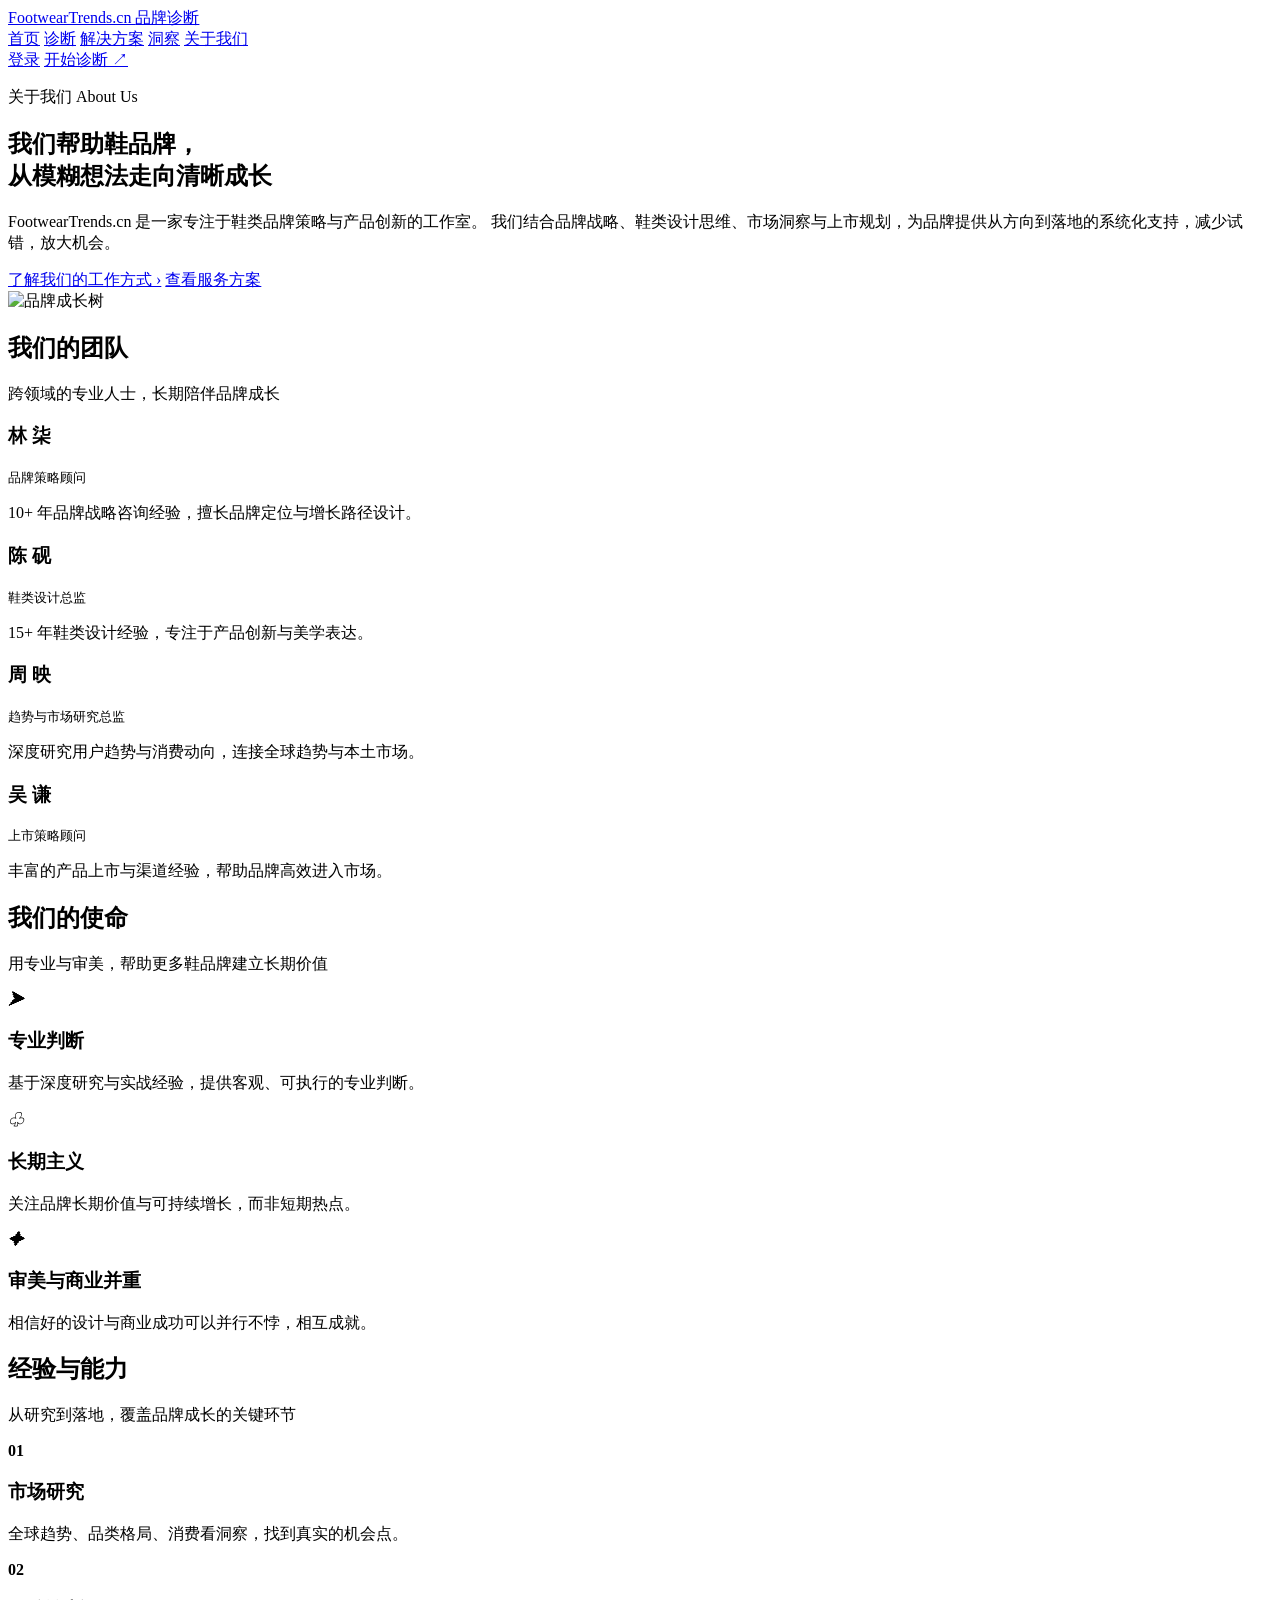
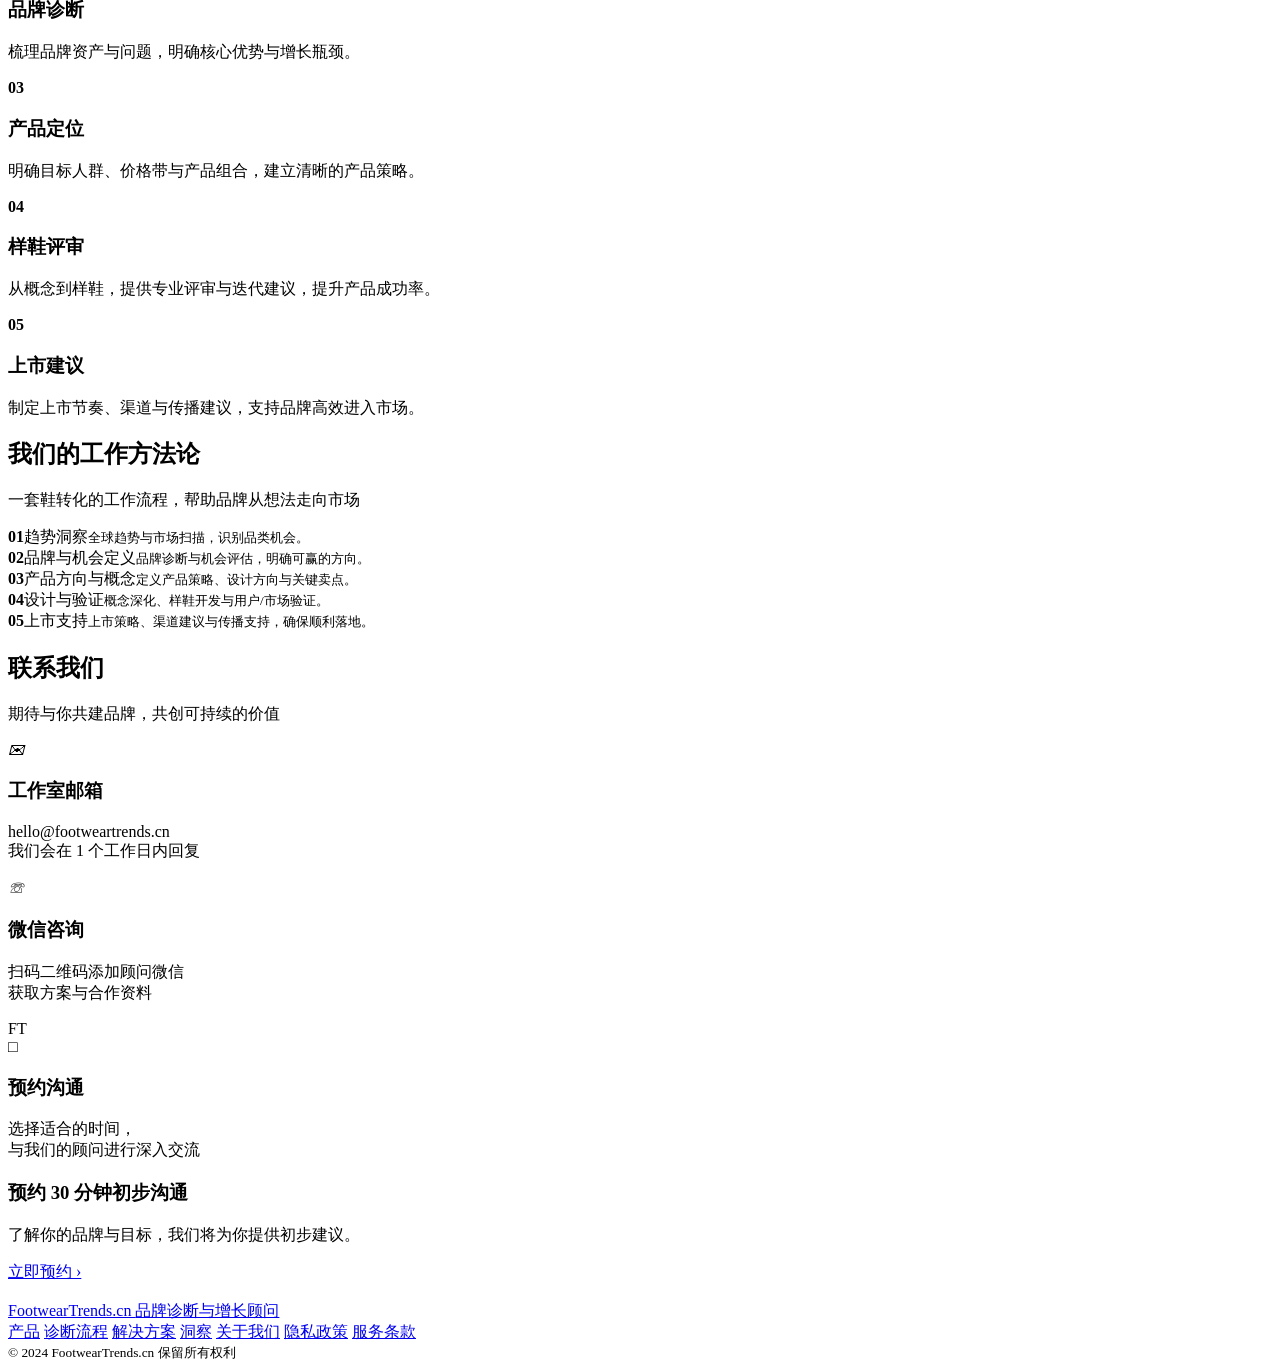
==== about.html @ 8bb97408 "Add about.html" ====
<!doctype html>
<html lang="zh-CN">
  <head>
    <meta charset="utf-8" />
    <meta name="viewport" content="width=device-width, initial-scale=1" />
    <title>关于我们 | FootwearTrends.cn</title>
    <link rel="preload" as="image" href="./visuals/brand-tree-hero.png" />
    <link rel="stylesheet" href="./styles.css" />
  </head>
  <body class="page-about">
    <main class="about-shell">
      <header class="main-nav">
        <a class="brand" href="./index.html">FootwearTrends.cn <span>品牌诊断</span></a>
        <nav class="center-nav" aria-label="主导航">
          <a href="./index.html">首页</a>
          <a href="./questionnaire.html">诊断</a>
          <a href="./solution.html">解决方案</a>
          <a href="./insights.html">洞察</a>
          <a class="active" href="./about.html">关于我们</a>
        </nav>
        <div class="nav-actions">
          <a class="btn btn-light" href="#">登录</a>
          <a class="btn btn-dark" href="./questionnaire.html">开始诊断 <span>↗</span></a>
        </div>
      </header>

      <section class="about-hero">
        <div class="about-copy">
          <p class="kicker">关于我们 <span>About Us</span></p>
          <h1>我们帮助鞋品牌，<br />从模糊想法走向清晰成长</h1>
          <p class="lead">
            FootwearTrends.cn 是一家专注于鞋类品牌策略与产品创新的工作室。
            我们结合品牌战略、鞋类设计思维、市场洞察与上市规划，为品牌提供从方向到落地的系统化支持，减少试错，放大机会。
          </p>
          <div class="hero-actions">
            <a class="btn btn-dark btn-wide" href="#method">了解我们的工作方式 <span>›</span></a>
            <a class="btn btn-light btn-wide" href="./solution.html">查看服务方案</a>
          </div>
        </div>
        <div class="about-tree">
          <span class="orbit"></span>
          <img src="./visuals/brand-tree-hero.png" alt="品牌成长树" />
        </div>
      </section>

      <section class="about-card-row">
        <div class="team-block">
          <div class="section-title-row compact">
            <h2>我们的团队</h2>
            <p>跨领域的专业人士，长期陪伴品牌成长</p>
          </div>
          <div class="team-grid">
            <article class="member-card">
              <i></i><h3>林 柒</h3><small>品牌策略顾问</small><p>10+ 年品牌战略咨询经验，擅长品牌定位与增长路径设计。</p>
            </article>
            <article class="member-card">
              <i></i><h3>陈 砚</h3><small>鞋类设计总监</small><p>15+ 年鞋类设计经验，专注于产品创新与美学表达。</p>
            </article>
            <article class="member-card">
              <i></i><h3>周 映</h3><small>趋势与市场研究总监</small><p>深度研究用户趋势与消费动向，连接全球趋势与本土市场。</p>
            </article>
            <article class="member-card">
              <i></i><h3>吴 谦</h3><small>上市策略顾问</small><p>丰富的产品上市与渠道经验，帮助品牌高效进入市场。</p>
            </article>
          </div>
        </div>

        <div class="mission-block">
          <div class="section-title-row compact">
            <h2>我们的使命</h2>
            <p>用专业与审美，帮助更多鞋品牌建立长期价值</p>
          </div>
          <div class="mission-grid">
            <article><i>➤</i><h3>专业判断</h3><p>基于深度研究与实战经验，提供客观、可执行的专业判断。</p></article>
            <article><i>♧</i><h3>长期主义</h3><p>关注品牌长期价值与可持续增长，而非短期热点。</p></article>
            <article><i>✦</i><h3>审美与商业并重</h3><p>相信好的设计与商业成功可以并行不悖，相互成就。</p></article>
          </div>
        </div>
      </section>

      <section class="experience-panel">
        <h2>经验与能力</h2>
        <p>从研究到落地，覆盖品牌成长的关键环节</p>
        <div class="experience-line">
          <article><b>01</b><h3>市场研究</h3><p>全球趋势、品类格局、消费看洞察，找到真实的机会点。</p></article>
          <article><b>02</b><h3>品牌诊断</h3><p>梳理品牌资产与问题，明确核心优势与增长瓶颈。</p></article>
          <article><b>03</b><h3>产品定位</h3><p>明确目标人群、价格带与产品组合，建立清晰的产品策略。</p></article>
          <article><b>04</b><h3>样鞋评审</h3><p>从概念到样鞋，提供专业评审与迭代建议，提升产品成功率。</p></article>
          <article><b>05</b><h3>上市建议</h3><p>制定上市节奏、渠道与传播建议，支持品牌高效进入市场。</p></article>
        </div>
      </section>

      <section id="method" class="method-panel">
        <h2>我们的工作方法论</h2>
        <p>一套鞋转化的工作流程，帮助品牌从想法走向市场</p>
        <div class="method-flow">
          <article><b>01</b><span>趋势洞察</span><small>全球趋势与市场扫描，识别品类机会。</small></article>
          <article><b>02</b><span>品牌与机会定义</span><small>品牌诊断与机会评估，明确可赢的方向。</small></article>
          <article><b>03</b><span>产品方向与概念</span><small>定义产品策略、设计方向与关键卖点。</small></article>
          <article><b>04</b><span>设计与验证</span><small>概念深化、样鞋开发与用户/市场验证。</small></article>
          <article><b>05</b><span>上市支持</span><small>上市策略、渠道建议与传播支持，确保顺利落地。</small></article>
        </div>
      </section>

      <section class="contact-panel">
        <h2>联系我们</h2>
        <p>期待与你共建品牌，共创可持续的价值</p>
        <div class="contact-grid">
          <article><i>✉</i><h3>工作室邮箱</h3><p>hello@footweartrends.cn<br />我们会在 1 个工作日内回复</p></article>
          <article><i>☏</i><h3>微信咨询</h3><p>扫码二维码添加顾问微信<br />获取方案与合作资料</p><span class="qr">FT</span></article>
          <article><i>□</i><h3>预约沟通</h3><p>选择适合的时间，<br />与我们的顾问进行深入交流</p></article>
          <article class="contact-cta">
            <div><h3>预约 30 分钟初步沟通</h3><p>了解你的品牌与目标，我们将为你提供初步建议。</p><a class="btn btn-dark" href="./solution.html">立即预约 <span>›</span></a></div>
            <img src="./visuals/brand-tree-hero.png" alt="" />
          </article>
        </div>
      </section>

      <footer class="site-footer">
        <a class="brand" href="./index.html">FootwearTrends.cn <span>品牌诊断与增长顾问</span></a>
        <nav>
          <a href="./index.html">产品</a>
          <a href="./questionnaire.html">诊断流程</a>
          <a href="./solution.html">解决方案</a>
          <a href="./insights.html">洞察</a>
          <a href="./about.html">关于我们</a>
          <a href="#">隐私政策</a>
          <a href="#">服务条款</a>
        </nav>
        <small>© 2024 FootwearTrends.cn 保留所有权利</small>
      </footer>
    </main>
  </body>
</html>
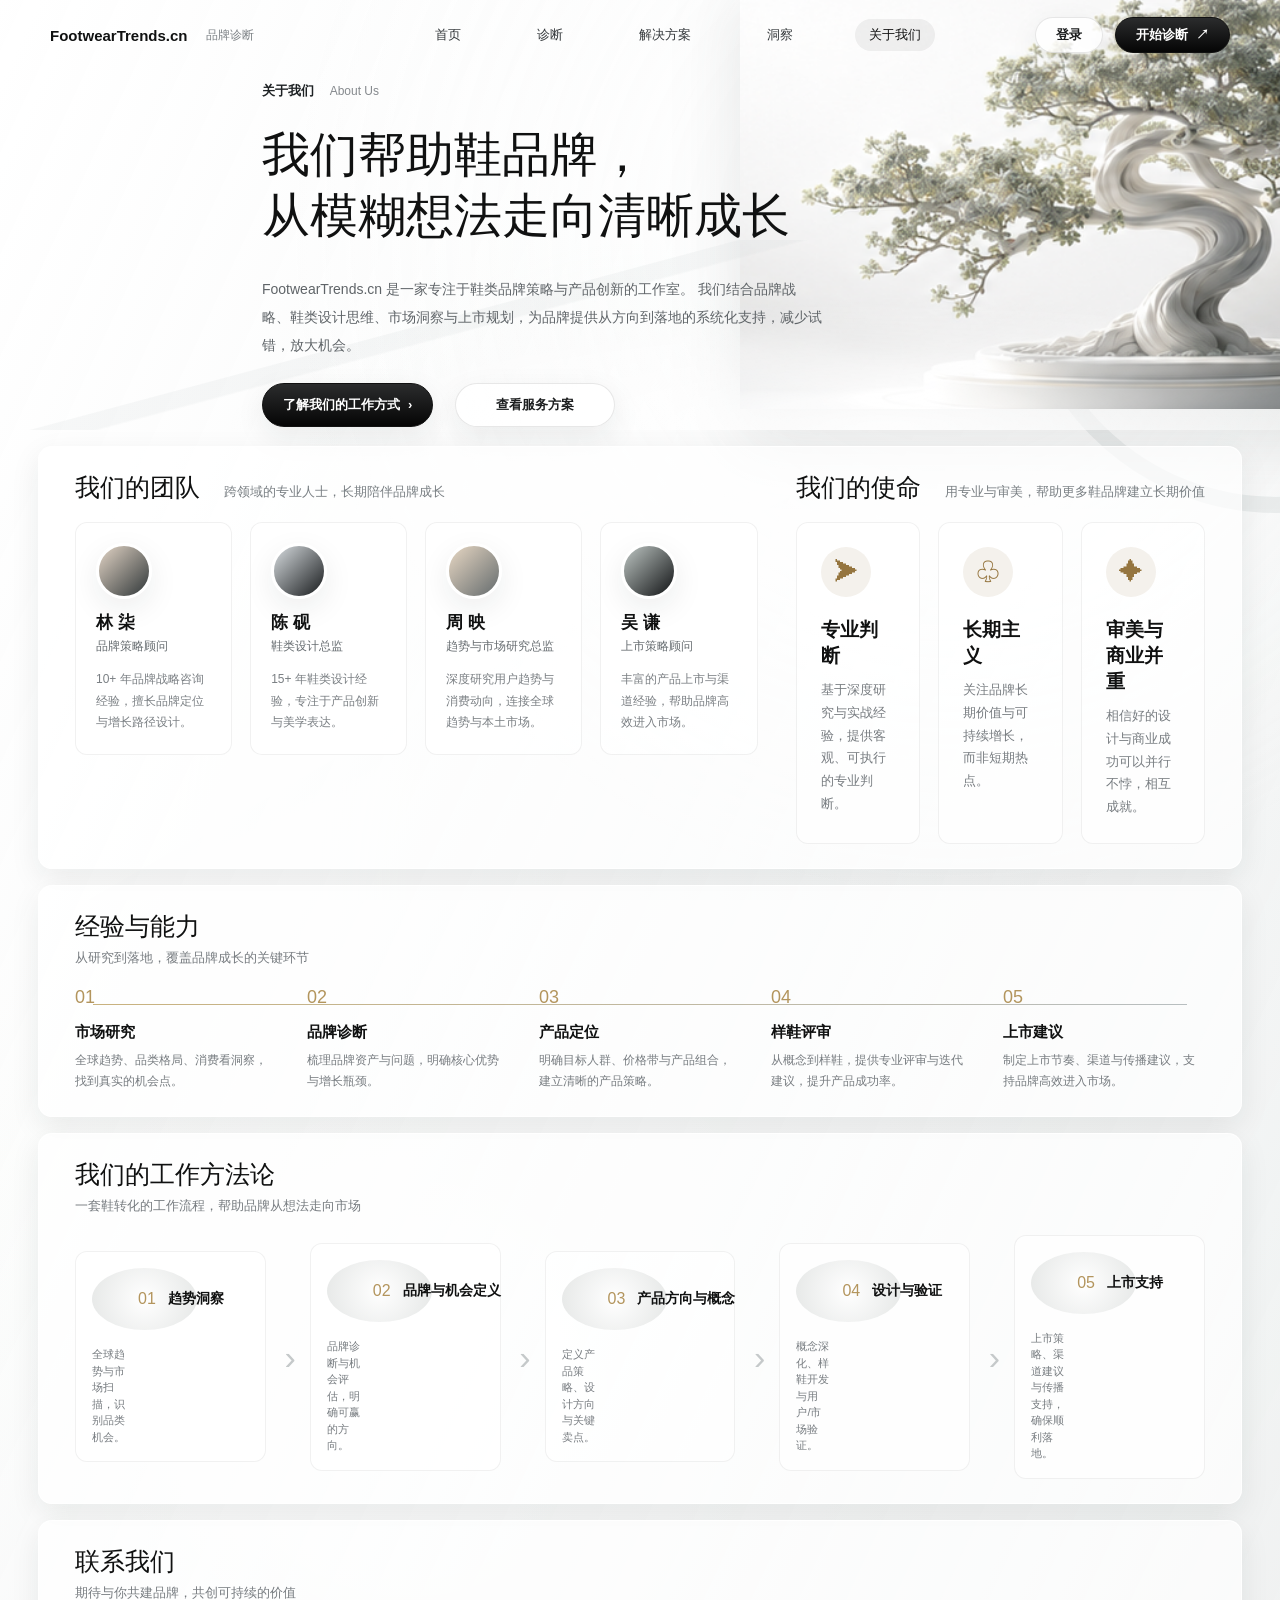
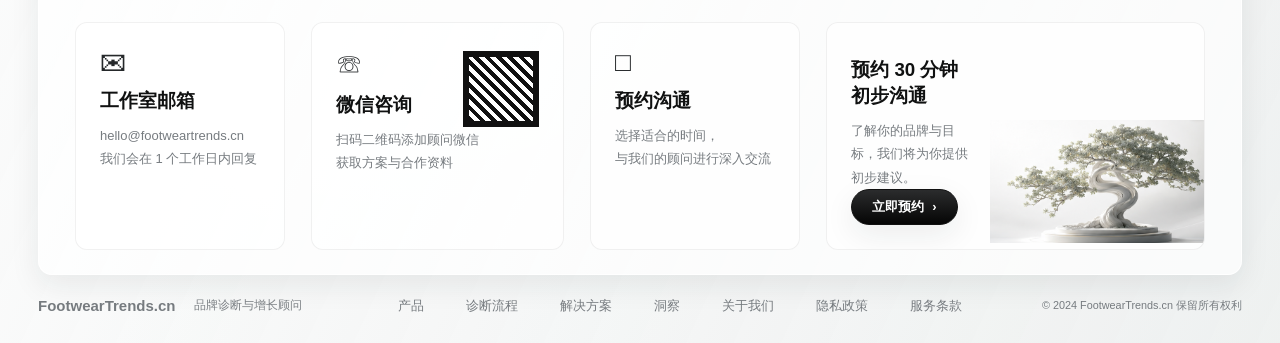
==== commit 642f9d3c: "Polish links and mobile navigation: about.html" ====
--- a/about.html
+++ b/about.html
@@ -19,7 +19,7 @@
           <a class="active" href="./about.html">关于我们</a>
         </nav>
         <div class="nav-actions">
-          <a class="btn btn-light" href="#">登录</a>
+          <a class="btn btn-light" href="#contact">登录</a>
           <a class="btn btn-dark" href="./questionnaire.html">开始诊断 <span>↗</span></a>
         </div>
       </header>
@@ -102,7 +102,7 @@
         </div>
       </section>
 
-      <section class="contact-panel">
+      <section id="contact" class="contact-panel">
         <h2>联系我们</h2>
         <p>期待与你共建品牌，共创可持续的价值</p>
         <div class="contact-grid">
@@ -124,8 +124,8 @@
           <a href="./solution.html">解决方案</a>
           <a href="./insights.html">洞察</a>
           <a href="./about.html">关于我们</a>
-          <a href="#">隐私政策</a>
-          <a href="#">服务条款</a>
+          <a href="#contact">隐私政策</a>
+          <a href="#contact">服务条款</a>
         </nav>
         <small>© 2024 FootwearTrends.cn 保留所有权利</small>
       </footer>
--- a/styles.css
+++ b/styles.css
@@ -0,0 +1,3472 @@
+:root {
+  --bg: #f5f6f5;
+  --paper: rgba(255, 255, 255, 0.78);
+  --paper-strong: #ffffff;
+  --ink: #101111;
+  --muted: #71757a;
+  --faint: #a7abb0;
+  --line: rgba(19, 20, 20, 0.1);
+  --line-soft: rgba(19, 20, 20, 0.06);
+  --shadow: 0 18px 52px rgba(31, 34, 36, 0.12);
+  --soft-shadow: 0 10px 30px rgba(31, 34, 36, 0.08);
+  --radius: 18px;
+  --serif: "Times New Roman", "Songti SC", "SimSun", serif;
+  --sans: -apple-system, BlinkMacSystemFont, "Segoe UI", "PingFang SC", "Microsoft YaHei", Arial, sans-serif;
+}
+
+* {
+  box-sizing: border-box;
+}
+
+html,
+body {
+  min-height: 100%;
+}
+
+@keyframes floatIn {
+  from {
+    opacity: 0;
+    transform: translateY(16px) scale(0.985);
+  }
+  to {
+    opacity: 1;
+    transform: translateY(0) scale(1);
+  }
+}
+
+@keyframes treeBreathe {
+  0%, 100% {
+    filter: drop-shadow(0 30px 32px rgba(77, 83, 84, 0.14)) brightness(var(--tree-brightness, 1));
+  }
+  50% {
+    filter: drop-shadow(0 38px 42px rgba(77, 83, 84, 0.2)) brightness(calc(var(--tree-brightness, 1) + 0.04));
+  }
+}
+
+body {
+  margin: 0;
+  color: var(--ink);
+  font-family: var(--sans);
+  background:
+    radial-gradient(circle at 32% 72%, rgba(255, 255, 255, 0.95), transparent 28%),
+    radial-gradient(circle at 76% 24%, rgba(225, 229, 228, 0.68), transparent 38%),
+    linear-gradient(120deg, #fbfbfa 0%, #f4f5f4 45%, #e9eceb 100%);
+}
+
+body::before {
+  position: fixed;
+  inset: 0;
+  content: "";
+  pointer-events: none;
+  background:
+    linear-gradient(150deg, transparent 0 58%, rgba(168, 176, 178, 0.12) 58.2%, transparent 60.5%),
+    radial-gradient(ellipse at 50% 100%, rgba(190, 197, 198, 0.24), transparent 52%);
+}
+
+a {
+  color: inherit;
+  text-decoration: none;
+}
+
+button {
+  font: inherit;
+}
+
+.brand {
+  display: inline-flex;
+  gap: 18px;
+  align-items: center;
+  font-size: 15px;
+  font-weight: 800;
+  white-space: nowrap;
+}
+
+.brand span {
+  color: #7d8286;
+  font-size: 12px;
+  font-weight: 500;
+}
+
+.btn {
+  display: inline-flex;
+  min-height: 36px;
+  align-items: center;
+  justify-content: center;
+  gap: 8px;
+  border: 1px solid var(--line);
+  border-radius: 999px;
+  box-shadow: var(--soft-shadow);
+  cursor: pointer;
+  font-size: 13px;
+  font-weight: 700;
+  padding: 0 20px;
+  transition: transform 180ms ease, box-shadow 180ms ease, background 180ms ease, border-color 180ms ease;
+  user-select: none;
+}
+
+.btn:hover {
+  transform: translateY(-1px);
+  box-shadow: 0 16px 36px rgba(31, 34, 36, 0.12);
+}
+
+.btn:active {
+  transform: translateY(0) scale(0.98);
+}
+
+.btn:disabled {
+  cursor: not-allowed;
+  opacity: 0.42;
+  transform: none;
+}
+
+.btn-dark {
+  border-color: #111;
+  background: linear-gradient(180deg, #2b2c2d, #050505);
+  color: #fff;
+}
+
+.btn-light {
+  background: rgba(255, 255, 255, 0.78);
+  color: #1d1f20;
+}
+
+.btn-wide {
+  min-width: 160px;
+  min-height: 44px;
+}
+
+.main-nav,
+.flow-nav,
+.report-nav {
+  position: relative;
+  z-index: 2;
+  display: grid;
+  grid-template-columns: 270px 1fr auto;
+  gap: 24px;
+  align-items: center;
+  height: 70px;
+}
+
+.center-nav,
+.flow-steps {
+  display: flex;
+  justify-content: center;
+  gap: 48px;
+  color: #34383b;
+  font-size: 13px;
+}
+
+.center-nav a {
+  border-radius: 999px;
+  padding: 7px 14px;
+  transition: background 180ms ease, color 180ms ease;
+}
+
+.center-nav a.active,
+.center-nav a:hover {
+  background: rgba(17, 18, 18, 0.06);
+  color: #111;
+}
+
+.nav-actions,
+.report-actions {
+  display: flex;
+  justify-content: flex-end;
+  gap: 12px;
+}
+
+/* Home */
+
+.home-shell {
+  position: relative;
+  z-index: 1;
+  display: grid;
+  grid-template-rows: auto minmax(0, 1fr) auto;
+  width: min(100%, 1920px);
+  min-height: 100svh;
+  margin: 0 auto;
+  padding: 0 58px 18px;
+  overflow: hidden;
+}
+
+.home-hero {
+  position: relative;
+  display: grid;
+  grid-template-columns: 44% 56%;
+  min-height: 0;
+  align-items: center;
+}
+
+.hero-copy,
+.hero-tree,
+.capability,
+.social-proof,
+.dash-card,
+.question-card {
+  animation: floatIn 700ms cubic-bezier(.2, .8, .2, 1) both;
+}
+
+.hero-tree { animation-delay: 90ms; }
+.capability:nth-child(2), .dash-card:nth-child(2) { animation-delay: 70ms; }
+.capability:nth-child(3), .dash-card:nth-child(3) { animation-delay: 120ms; }
+.capability:nth-child(4), .dash-card:nth-child(4) { animation-delay: 170ms; }
+
+.hero-copy {
+  position: relative;
+  z-index: 3;
+  padding-left: 180px;
+  transform: translateY(-8px);
+}
+
+.kicker {
+  margin: 0 0 24px;
+  color: #1e2224;
+  font-size: 13px;
+  font-weight: 600;
+}
+
+.kicker span {
+  margin-left: 12px;
+  color: #85898d;
+  font-size: 12px;
+  font-weight: 500;
+}
+
+.hero-copy h1 {
+  margin: 0;
+  font-family: var(--serif);
+  font-size: clamp(42px, 3vw, 62px);
+  font-weight: 500;
+  letter-spacing: 0;
+  line-height: 1.28;
+}
+
+.lead {
+  max-width: 500px;
+  margin: 28px 0 24px;
+  color: #5f6468;
+  font-size: 16px;
+  line-height: 1.9;
+}
+
+.hero-actions {
+  display: flex;
+  align-items: center;
+  gap: 22px;
+}
+
+.meta-dot,
+.meta-text {
+  color: #6d7276;
+  font-size: 13px;
+}
+
+.meta-dot::before {
+  content: "◷";
+  margin-right: 8px;
+  color: #1d1f20;
+}
+
+.meta-line {
+  width: 1px;
+  height: 12px;
+  background: var(--line);
+}
+
+.hero-tree {
+  position: relative;
+  z-index: 1;
+  grid-column: 1 / -1;
+  grid-row: 1;
+  min-height: clamp(410px, calc(100svh - 190px), 650px);
+  pointer-events: none;
+}
+
+.hero-tree img {
+  position: absolute;
+  right: -58px;
+  bottom: 0;
+  width: min(1480px, 78vw);
+  height: 100%;
+  object-fit: cover;
+  object-position: right bottom;
+  filter: drop-shadow(0 34px 34px rgba(83, 88, 90, 0.1));
+  transition: transform 220ms ease;
+}
+
+.hero-copy {
+  grid-column: 1;
+  grid-row: 1;
+}
+
+.home-bottom {
+  position: relative;
+  z-index: 2;
+  display: grid;
+  grid-template-columns: repeat(4, minmax(150px, 1fr)) minmax(250px, 1.6fr);
+  gap: 0;
+  align-items: center;
+  min-height: 96px;
+  border-top: 1px solid var(--line-soft);
+  background: rgba(248, 249, 248, 0.55);
+}
+
+.capability {
+  display: grid;
+  grid-template-columns: 28px 1fr;
+  gap: 3px 14px;
+  padding: 0 36px;
+  border-right: 1px solid var(--line);
+}
+
+.capability .icon {
+  grid-row: span 2;
+  color: #6f777a;
+  font-size: 22px;
+}
+
+.capability strong,
+.social-proof strong {
+  font-size: 14px;
+}
+
+.capability small,
+.social-proof span {
+  color: #7a7f83;
+  font-size: 12px;
+}
+
+.social-proof {
+  display: flex;
+  justify-content: flex-end;
+  align-items: center;
+  gap: 16px;
+  padding-right: 34px;
+}
+
+.avatars {
+  display: flex;
+}
+
+.avatars i {
+  width: 25px;
+  height: 25px;
+  margin-left: -6px;
+  border: 2px solid #fff;
+  border-radius: 50%;
+  background: linear-gradient(135deg, #d3b28b, #3a4547);
+}
+
+.avatars i:nth-child(2) { background: linear-gradient(135deg, #e2d0b8, #1a1d1e); }
+.avatars i:nth-child(3) { background: linear-gradient(135deg, #c87d55, #eef1ef); }
+.avatars i:nth-child(4) { background: linear-gradient(135deg, #53615d, #f4dfbd); }
+.avatars i:nth-child(5) { background: linear-gradient(135deg, #b9c0bb, #222); }
+.avatars i:nth-child(6) { background: linear-gradient(135deg, #d98b61, #2f3d43); }
+
+/* Questionnaire */
+
+.diagnosis-shell {
+  position: relative;
+  z-index: 1;
+  min-height: 100vh;
+  padding: 0 58px 38px;
+  overflow: hidden;
+}
+
+.flow-nav {
+  grid-template-columns: 260px 1fr 130px;
+}
+
+.flow-steps {
+  gap: 40px;
+  color: #aaaeb2;
+}
+
+.flow-steps span {
+  position: relative;
+}
+
+.flow-steps span::before {
+  position: absolute;
+  top: 50%;
+  left: -28px;
+  width: 18px;
+  height: 1px;
+  content: "";
+  background: #c9ccce;
+}
+
+.flow-steps span:first-child::before {
+  width: 42px;
+  left: -56px;
+}
+
+.flow-steps .active {
+  color: #111;
+  font-weight: 700;
+}
+
+.flow-steps .done {
+  color: #4f5558;
+}
+
+.flow-steps b {
+  margin-right: 8px;
+  font-size: 15px;
+}
+
+.exit-link {
+  color: #34383b;
+  font-size: 12px;
+  text-align: right;
+}
+
+.exit-link::before {
+  content: "↻";
+  margin-right: 7px;
+}
+
+.diagnosis-layout {
+  display: grid;
+  grid-template-columns: 330px minmax(500px, 1fr) 590px;
+  gap: 48px;
+  align-items: center;
+  min-height: calc(100vh - 96px);
+}
+
+.growth-axis {
+  padding-left: 30px;
+}
+
+.growth-axis h1 {
+  margin: 0 0 8px;
+  font-family: var(--serif);
+  font-size: 32px;
+  font-weight: 500;
+}
+
+.growth-axis p {
+  margin: 0 0 42px;
+  color: #4e5356;
+  font-size: 13px;
+}
+
+.stage-list {
+  position: relative;
+  display: grid;
+  gap: 28px;
+  margin: 0;
+  padding: 0 0 0 0;
+  list-style: none;
+}
+
+.stage-list::before {
+  position: absolute;
+  top: 10px;
+  bottom: 18px;
+  left: 23px;
+  content: "";
+  border-left: 1px solid rgba(185, 190, 192, 0.7);
+}
+
+.stage-list li {
+  position: relative;
+  display: grid;
+  grid-template-columns: 44px 1fr;
+  align-items: start;
+  gap: 18px;
+  color: #a6aaae;
+  cursor: pointer;
+  transition: color 180ms ease, transform 180ms ease;
+}
+
+.stage-list li:hover {
+  color: #111;
+  transform: translateX(2px);
+}
+
+.stage-list li::after {
+  position: absolute;
+  top: 8px;
+  left: 20px;
+  width: 8px;
+  height: 8px;
+  content: "";
+  border-radius: 50%;
+  background: #fff;
+  box-shadow: 0 0 0 1px #d9dcde;
+}
+
+.stage-list b {
+  font-size: 22px;
+  font-weight: 500;
+  text-align: right;
+}
+
+.stage-list span {
+  display: block;
+  font-size: 14px;
+  font-weight: 700;
+}
+
+.stage-list small {
+  display: block;
+  margin-top: 4px;
+  color: inherit;
+  font-size: 11px;
+  font-weight: 500;
+}
+
+.stage-list .active {
+  color: #111;
+}
+
+.stage-list .lit {
+  color: #6f777a;
+}
+
+.stage-list .lit::after {
+  background: #fff9df;
+  box-shadow: 0 0 0 1px rgba(202, 178, 96, 0.42), 0 0 20px rgba(255, 232, 153, 0.46);
+}
+
+.stage-list .active::after {
+  width: 18px;
+  height: 18px;
+  top: 4px;
+  left: 15px;
+  background: radial-gradient(circle, #fff 0 30%, #fff7dc 32%, rgba(255, 255, 255, 0) 78%);
+  box-shadow: 0 0 34px 16px rgba(255, 238, 176, 0.9);
+}
+
+.tree-stage-visual {
+  position: relative;
+  display: grid;
+  place-items: center;
+  min-height: 610px;
+}
+
+.tree-stage-visual img {
+  width: 650px;
+  max-width: none;
+  filter: drop-shadow(0 30px 32px rgba(77, 83, 84, 0.14));
+  transform: scale(var(--tree-scale, 1));
+  animation: treeBreathe 4.8s ease-in-out infinite;
+  transition: transform 450ms cubic-bezier(.2, .8, .2, 1), filter 450ms ease;
+}
+
+.tree-stage-visual.is-changing img {
+  animation: treeBreathe 4.8s ease-in-out infinite, floatIn 420ms cubic-bezier(.2, .8, .2, 1);
+}
+
+.tree-stage-visual.is-changing .glow {
+  animation: floatIn 360ms cubic-bezier(.2, .8, .2, 1);
+}
+
+.tree-stage-visual .glow {
+  position: absolute;
+  left: 3%;
+  bottom: 22%;
+  width: 70px;
+  height: 70px;
+  border-radius: 50%;
+  background: radial-gradient(circle, #fff 0 20%, #fff2be 28%, transparent 70%);
+  opacity: 0.9;
+  transition: left 420ms cubic-bezier(.2, .8, .2, 1), bottom 420ms cubic-bezier(.2, .8, .2, 1), transform 420ms ease;
+}
+
+.page-questionnaire[data-growth-stage="1"] .tree-stage-visual .glow {
+  left: 16%;
+  bottom: 23%;
+}
+
+.page-questionnaire[data-growth-stage="2"] .tree-stage-visual .glow {
+  left: 30%;
+  bottom: 32%;
+}
+
+.page-questionnaire[data-growth-stage="3"] .tree-stage-visual .glow {
+  left: 47%;
+  bottom: 45%;
+}
+
+.page-questionnaire[data-growth-stage="4"] .tree-stage-visual .glow {
+  left: 62%;
+  bottom: 60%;
+}
+
+.page-questionnaire[data-growth-stage="5"] .tree-stage-visual .glow {
+  left: 72%;
+  bottom: 72%;
+  transform: scale(1.18);
+}
+
+.tree-hud {
+  position: absolute;
+  right: 8%;
+  bottom: 17%;
+  display: grid;
+  gap: 2px;
+  min-width: 124px;
+  padding: 12px 14px;
+  border: 1px solid rgba(255, 255, 255, 0.84);
+  border-radius: 16px;
+  background: rgba(255, 255, 255, 0.52);
+  box-shadow: 0 12px 34px rgba(31, 34, 36, 0.08);
+  backdrop-filter: blur(18px);
+}
+
+.tree-hud strong {
+  font-size: 24px;
+  letter-spacing: -0.03em;
+}
+
+.tree-hud span {
+  color: #73787b;
+  font-size: 11px;
+}
+
+.question-card {
+  width: 100%;
+  max-width: 590px;
+  min-height: 520px;
+  padding: 46px 42px 34px;
+  border: 1px solid rgba(18, 19, 20, 0.08);
+  border-radius: 20px;
+  background: rgba(255, 255, 255, 0.82);
+  box-shadow: var(--shadow);
+  backdrop-filter: blur(28px) saturate(150%);
+}
+
+.card-progress {
+  height: 4px;
+  margin: -12px 0 28px;
+  overflow: hidden;
+  border-radius: 999px;
+  background: rgba(15, 16, 16, 0.06);
+}
+
+.card-progress i {
+  display: block;
+  width: 20%;
+  height: 100%;
+  border-radius: inherit;
+  background: linear-gradient(90deg, #111, #7e8588);
+  transition: width 380ms cubic-bezier(.2, .8, .2, 1);
+}
+
+.question-eyebrow {
+  margin: 0 0 8px;
+  color: #8a8f93;
+  font-size: 12px;
+  font-weight: 700;
+  letter-spacing: 0.06em;
+}
+
+.question-card h2 {
+  margin: 0 0 8px;
+  font-size: 21px;
+}
+
+.question-card > p {
+  margin: 0 0 22px;
+  color: #777c80;
+  font-size: 13px;
+}
+
+.answer-list {
+  display: grid;
+  gap: 13px;
+}
+
+.choice {
+  display: grid;
+  grid-template-columns: 28px 1fr;
+  align-items: center;
+  min-height: 66px;
+  padding: 0 18px;
+  border: 1px solid var(--line);
+  border-radius: 10px;
+  background: rgba(255, 255, 255, 0.66);
+  cursor: pointer;
+  transition: transform 180ms ease, box-shadow 180ms ease, border-color 180ms ease, background 180ms ease;
+}
+
+.choice.selected {
+  border-color: rgba(18, 19, 20, 0.22);
+  background: rgba(255, 255, 255, 0.92);
+  box-shadow: 0 10px 26px rgba(31, 34, 36, 0.08), inset 0 0 0 1px rgba(255, 255, 255, 0.7);
+}
+
+.choice:hover {
+  transform: translateY(-1px);
+  box-shadow: 0 12px 28px rgba(31, 34, 36, 0.07);
+}
+
+.choice input {
+  accent-color: #111;
+}
+
+.choice strong,
+.choice small {
+  display: block;
+}
+
+.choice strong {
+  font-size: 13px;
+}
+
+.choice small {
+  margin-top: 3px;
+  color: #8c9195;
+  font-size: 11px;
+}
+
+.question-footer {
+  display: grid;
+  grid-template-columns: 120px 1fr 170px;
+  gap: 20px;
+  align-items: center;
+  margin-top: 38px;
+}
+
+.question-footer span {
+  color: #4c5053;
+  font-size: 13px;
+  text-align: center;
+}
+
+.btn-next {
+  justify-self: end;
+  min-width: 154px;
+}
+
+/* Report */
+
+.report-shell {
+  position: relative;
+  z-index: 1;
+  max-width: 1380px;
+  min-height: 100vh;
+  margin: 0 auto;
+  padding: 20px 30px 38px;
+}
+
+.report-nav {
+  height: 48px;
+}
+
+.report-head {
+  margin: 24px 0 18px 38px;
+}
+
+.report-head h1 {
+  margin: 0 0 8px;
+  font-family: var(--serif);
+  font-size: 38px;
+  font-weight: 500;
+}
+
+.report-head p,
+.report-note {
+  color: #8c9195;
+  font-size: 12px;
+}
+
+.dashboard-grid {
+  display: grid;
+  grid-template-columns: 1fr 1.25fr 1fr;
+  gap: 16px;
+}
+
+.dash-card {
+  min-height: 220px;
+  padding: 28px;
+  border: 1px solid rgba(18, 19, 20, 0.08);
+  border-radius: 18px;
+  background: rgba(255, 255, 255, 0.78);
+  box-shadow: var(--soft-shadow);
+}
+
+.dash-card h2 {
+  margin: 0 0 26px;
+  font-size: 15px;
+}
+
+.score-row {
+  display: flex;
+  align-items: center;
+  gap: 4px;
+}
+
+.score-row strong {
+  font-size: 74px;
+  font-weight: 500;
+  letter-spacing: -0.03em;
+}
+
+.score-row span {
+  align-self: flex-end;
+  margin-bottom: 16px;
+  color: #4e5356;
+  font-size: 24px;
+}
+
+.score-row em {
+  display: grid;
+  width: 58px;
+  height: 58px;
+  margin-left: auto;
+  place-items: center;
+  border-radius: 50%;
+  background: #e6f4e9;
+  color: #2a8b43;
+  font-size: 22px;
+  font-style: normal;
+  font-weight: 800;
+}
+
+.score-card h3 {
+  margin: 22px 0 6px;
+  font-size: 16px;
+}
+
+.score-card p {
+  margin: 0;
+  color: #8a8f93;
+  font-size: 14px;
+}
+
+.radar-wrap {
+  display: grid;
+  grid-template-columns: 1fr 190px;
+  align-items: center;
+  gap: 20px;
+}
+
+.radar-wrap svg {
+  width: 100%;
+  max-width: 260px;
+}
+
+.radar-wrap .grid,
+.radar-wrap line {
+  fill: none;
+  stroke: rgba(99, 105, 101, 0.22);
+}
+
+.radar-fill {
+  fill: rgba(113, 124, 114, 0.34);
+  stroke: rgba(79, 87, 79, 0.55);
+}
+
+.radar-wrap ul {
+  display: grid;
+  gap: 13px;
+  margin: 0;
+  padding: 0;
+  list-style: none;
+}
+
+.radar-wrap li {
+  display: flex;
+  justify-content: space-between;
+  color: #6d7276;
+  font-size: 13px;
+}
+
+.radar-wrap li::before {
+  width: 9px;
+  height: 9px;
+  margin-top: 5px;
+  margin-right: 8px;
+  content: "";
+  border-radius: 50%;
+  background: #dfe7df;
+}
+
+.risk-card {
+  display: grid;
+  align-content: start;
+}
+
+.risk-row {
+  display: grid;
+  grid-template-columns: 34px 1fr;
+  gap: 12px;
+  margin-bottom: 18px;
+}
+
+.risk-row i {
+  display: grid;
+  width: 28px;
+  height: 28px;
+  place-items: center;
+  border-radius: 7px;
+  font-size: 12px;
+  font-style: normal;
+  font-weight: 800;
+}
+
+.risk-mid { background: #ffe5df; color: #dd664e; }
+.risk-low { background: #fff0dd; color: #c58535; }
+.risk-good { background: #e5f3e9; color: #3a9658; }
+
+.risk-row strong,
+.risk-row small {
+  display: block;
+}
+
+.risk-row strong {
+  font-size: 14px;
+}
+
+.risk-row small {
+  margin-top: 4px;
+  color: #8c9195;
+  font-size: 12px;
+}
+
+.stage-card {
+  grid-column: span 1;
+  min-height: 220px;
+}
+
+.solution-card {
+  grid-column: span 2;
+}
+
+.stage-compare {
+  display: grid;
+  grid-template-columns: 1fr 40px 1fr;
+  align-items: center;
+  margin-bottom: 30px;
+}
+
+.stage-compare small,
+.stage-compare strong {
+  display: block;
+}
+
+.stage-compare small {
+  color: #8c9195;
+  font-size: 12px;
+}
+
+.stage-compare strong {
+  margin-top: 7px;
+  font-size: 16px;
+}
+
+.stage-compare > b {
+  color: #bdc1c3;
+  font-size: 42px;
+  font-weight: 400;
+}
+
+.stage-track {
+  display: flex;
+  justify-content: space-between;
+  height: 2px;
+  margin: 0 18px 24px;
+  background: #d9ddde;
+}
+
+.stage-track i {
+  width: 14px;
+  height: 14px;
+  margin-top: -6px;
+  border-radius: 50%;
+  background: #c5cacc;
+  box-shadow: 0 0 0 4px #f2f3f2;
+}
+
+.stage-track i:nth-child(-n + 2) {
+  background: #80878a;
+}
+
+.stage-track i.active {
+  background: #111;
+  box-shadow: 0 0 0 5px #f2f3f2, 0 0 22px rgba(17, 17, 17, 0.16);
+}
+
+.stage-card p {
+  color: #7d8286;
+  font-size: 13px;
+}
+
+.solution-content {
+  display: grid;
+  grid-template-columns: 260px 1fr;
+  gap: 34px;
+  align-items: center;
+}
+
+.solution-visual {
+  height: 140px;
+  border-radius: 12px;
+  background:
+    linear-gradient(135deg, transparent 0 45%, rgba(255,255,255,.55) 45% 50%, transparent 50%),
+    radial-gradient(circle at 80% 20%, #fff, transparent 42%),
+    linear-gradient(140deg, #dfe1df, #f8f8f6);
+  box-shadow: inset 0 0 0 1px rgba(255,255,255,.7);
+}
+
+.solution-content h3 {
+  margin: 0 0 10px;
+  font-size: 18px;
+}
+
+.solution-content p {
+  margin: 0 0 10px;
+  color: #62676b;
+}
+
+.solution-content small {
+  display: block;
+  margin-bottom: 22px;
+  color: #8c9195;
+}
+
+.report-note {
+  margin: 26px 0 0;
+  text-align: center;
+}
+
+/* Solution */
+
+.solution-shell {
+  position: relative;
+  z-index: 1;
+  width: min(1600px, calc(100% - 96px));
+  min-height: 100vh;
+  margin: 28px auto;
+  padding: 0 46px 34px;
+  overflow: hidden;
+  border: 1px solid rgba(255, 255, 255, 0.86);
+  background:
+    radial-gradient(circle at 78% 16%, rgba(255, 255, 255, 0.98), transparent 34%),
+    linear-gradient(112deg, rgba(255, 255, 255, 0.92), rgba(239, 241, 241, 0.78));
+  box-shadow: 0 24px 70px rgba(31, 34, 36, 0.16);
+}
+
+.solution-shell::before {
+  position: absolute;
+  inset: 135px -80px auto -80px;
+  height: 310px;
+  content: "";
+  background:
+    radial-gradient(ellipse at 28% 100%, rgba(255,255,255,.72), transparent 58%),
+    linear-gradient(155deg, transparent 0 38%, rgba(211, 216, 218, 0.22) 38.5% 42%, transparent 42.5%),
+    linear-gradient(170deg, transparent 0 48%, rgba(214, 219, 220, 0.2) 48.4% 52%, transparent 52.4%);
+  pointer-events: none;
+}
+
+.solution-hero {
+  position: relative;
+  display: grid;
+  grid-template-columns: minmax(430px, 0.95fr) minmax(650px, 1.35fr);
+  align-items: center;
+  min-height: 390px;
+  padding: 20px 38px 0 352px;
+}
+
+.solution-copy {
+  position: relative;
+  z-index: 2;
+  animation: floatIn 700ms cubic-bezier(.2, .8, .2, 1) both;
+}
+
+.solution-copy h1 {
+  margin: 0;
+  font-family: var(--serif);
+  font-size: 46px;
+  font-weight: 500;
+  line-height: 1.28;
+}
+
+.solution-copy .lead {
+  max-width: 545px;
+  margin-top: 26px;
+  font-size: 14px;
+  line-height: 2;
+}
+
+.solution-tree {
+  position: relative;
+  min-height: 390px;
+  animation: floatIn 760ms cubic-bezier(.2, .8, .2, 1) 80ms both;
+}
+
+.solution-tree .orbit {
+  position: absolute;
+  right: 190px;
+  top: 20px;
+  width: 320px;
+  height: 320px;
+  border: 12px solid rgba(196, 201, 202, 0.42);
+  border-radius: 50%;
+}
+
+.solution-tree .mountain {
+  position: absolute;
+  left: 65px;
+  bottom: 76px;
+  width: 210px;
+  height: 160px;
+  clip-path: polygon(45% 0, 75% 100%, 0 100%);
+  background: linear-gradient(140deg, #d8dcda, #fff 48%, #cbd0cf);
+  filter: drop-shadow(0 14px 20px rgba(31, 34, 36, 0.08));
+}
+
+.solution-tree img {
+  position: absolute;
+  right: 28px;
+  bottom: 18px;
+  width: 700px;
+  filter: drop-shadow(0 32px 34px rgba(77, 83, 84, 0.16));
+}
+
+.package-section {
+  position: relative;
+  z-index: 2;
+  padding: 0 0 0;
+}
+
+.section-title-row {
+  display: flex;
+  align-items: baseline;
+  gap: 24px;
+  margin: 12px 0 18px;
+  padding-left: 52px;
+}
+
+.section-title-row h2 {
+  margin: 0;
+  font-family: var(--serif);
+  font-size: 25px;
+  font-weight: 500;
+}
+
+.section-title-row p {
+  margin: 0;
+  color: #797f83;
+  font-size: 13px;
+}
+
+.package-grid {
+  display: grid;
+  grid-template-columns: repeat(6, minmax(0, 1fr));
+  gap: 16px;
+}
+
+.package-card {
+  min-height: 420px;
+  padding: 18px 18px 22px;
+  border: 1px solid rgba(18, 19, 20, 0.08);
+  border-radius: 16px;
+  background: rgba(255, 255, 255, 0.78);
+  box-shadow: var(--soft-shadow);
+  animation: floatIn 620ms cubic-bezier(.2, .8, .2, 1) both;
+  transition: transform 180ms ease, box-shadow 180ms ease, background 180ms ease;
+}
+
+.package-card:nth-child(2) { animation-delay: 40ms; }
+.package-card:nth-child(3) { animation-delay: 80ms; }
+.package-card:nth-child(4) { animation-delay: 120ms; }
+.package-card:nth-child(5) { animation-delay: 160ms; }
+.package-card:nth-child(6) { animation-delay: 200ms; }
+
+.package-card:hover,
+.package-card.is-selected {
+  transform: translateY(-5px);
+  background: rgba(255, 255, 255, 0.94);
+  box-shadow: 0 24px 52px rgba(31, 34, 36, 0.14);
+}
+
+.package-card.featured {
+  border-color: rgba(17, 18, 18, 0.14);
+}
+
+.package-card img {
+  display: block;
+  width: 100%;
+  height: 104px;
+  object-fit: contain;
+  margin: 0 auto 10px;
+  filter: saturate(0.82) brightness(1.04);
+}
+
+.package-card small {
+  color: #6f7579;
+  font-size: 12px;
+}
+
+.package-card h3 {
+  min-height: 56px;
+  margin: 4px 0 10px;
+  font-family: var(--serif);
+  font-size: 22px;
+  font-weight: 500;
+  line-height: 1.18;
+}
+
+.package-card p {
+  min-height: 54px;
+  margin: 0 0 12px;
+  color: #6c7276;
+  font-size: 13px;
+  line-height: 1.75;
+}
+
+.package-card dl {
+  min-height: 132px;
+  margin: 0 0 16px;
+  color: #45494c;
+  font-size: 12px;
+}
+
+.package-card dt {
+  margin-top: 8px;
+  color: #111;
+  font-weight: 700;
+}
+
+.package-card dd {
+  margin: 6px 0 0;
+  color: #61676b;
+}
+
+.package-card dd::before {
+  content: "·";
+  margin-right: 6px;
+  color: #111;
+}
+
+.package-card .btn {
+  width: 100%;
+  box-shadow: none;
+}
+
+.chooser-panel {
+  display: grid;
+  grid-template-columns: 340px 1fr;
+  gap: 34px;
+  align-items: center;
+  margin-top: 32px;
+  padding: 28px 34px;
+  border: 1px solid rgba(255, 255, 255, 0.82);
+  border-radius: 16px;
+  background: rgba(255, 255, 255, 0.72);
+  box-shadow: var(--soft-shadow);
+}
+
+.chooser-panel h2 {
+  margin: 0 0 14px;
+  font-family: var(--serif);
+  font-size: 25px;
+  font-weight: 500;
+}
+
+.chooser-panel p {
+  margin: 0;
+  color: #7a7f83;
+  font-size: 13px;
+  line-height: 1.9;
+}
+
+.chooser-steps {
+  display: grid;
+  grid-template-columns: repeat(4, 1fr);
+  gap: 54px;
+  margin: 0;
+  padding: 0;
+  list-style: none;
+}
+
+.chooser-steps li {
+  position: relative;
+  display: grid;
+  grid-template-columns: 38px 1fr;
+  gap: 14px;
+  min-height: 82px;
+  align-items: center;
+  padding: 16px;
+  border: 1px solid var(--line-soft);
+  border-radius: 14px;
+  background: rgba(255, 255, 255, 0.56);
+}
+
+.chooser-steps li:not(:last-child)::after {
+  position: absolute;
+  right: -38px;
+  top: 50%;
+  content: "›";
+  color: #c4c8ca;
+  font-size: 32px;
+  transform: translateY(-50%);
+}
+
+.chooser-steps b {
+  color: #b0b4b7;
+  font-size: 18px;
+  font-weight: 500;
+}
+
+.chooser-steps span,
+.chooser-steps small {
+  display: block;
+}
+
+.chooser-steps span {
+  font-size: 13px;
+  font-weight: 800;
+}
+
+.chooser-steps small {
+  margin-top: 6px;
+  color: #7f8589;
+  font-size: 11px;
+  font-weight: 500;
+}
+
+.solution-cta {
+  display: flex;
+  justify-content: center;
+  align-items: center;
+  gap: 28px;
+  margin-top: 20px;
+  color: #808589;
+  font-size: 13px;
+}
+
+/* Insights */
+
+.insights-shell {
+  position: relative;
+  z-index: 1;
+  width: min(100%, 1920px);
+  min-height: 100vh;
+  margin: 0 auto;
+  overflow: hidden;
+  background:
+    radial-gradient(circle at 78% 10%, rgba(255,255,255,.96), transparent 34%),
+    linear-gradient(115deg, rgba(255,255,255,.94), rgba(241,243,243,.74));
+}
+
+.insights-shell .main-nav {
+  padding: 0 50px;
+}
+
+.insights-hero {
+  position: relative;
+  display: grid;
+  grid-template-columns: minmax(520px, 0.78fr) minmax(760px, 1.22fr);
+  align-items: center;
+  min-height: 420px;
+  padding: 20px 72px 0 226px;
+}
+
+.insights-hero::after {
+  position: absolute;
+  right: -70px;
+  bottom: 0;
+  left: -70px;
+  height: 230px;
+  content: "";
+  background:
+    radial-gradient(ellipse at 72% 82%, rgba(255,255,255,.9), transparent 48%),
+    linear-gradient(158deg, transparent 0 42%, rgba(214,219,220,.22) 42.3% 45%, transparent 45.4%),
+    linear-gradient(170deg, transparent 0 58%, rgba(189,196,198,.18) 58.3% 60.5%, transparent 61%);
+  pointer-events: none;
+}
+
+.insights-copy {
+  position: relative;
+  z-index: 2;
+  animation: floatIn 700ms cubic-bezier(.2,.8,.2,1) both;
+}
+
+.insight-pill {
+  display: inline-flex;
+  gap: 10px;
+  align-items: center;
+  margin: 0 0 26px;
+  padding: 5px 14px;
+  border: 1px solid var(--line);
+  border-radius: 999px;
+  background: rgba(255,255,255,.62);
+  box-shadow: inset 0 0 0 1px rgba(255,255,255,.6);
+  color: #2d3235;
+  font-size: 13px;
+}
+
+.insight-pill span {
+  color: #6f7579;
+}
+
+.insights-copy h1 {
+  margin: 0;
+  font-family: var(--serif);
+  font-size: 52px;
+  font-weight: 500;
+  line-height: 1.18;
+}
+
+.insight-meta {
+  display: flex;
+  gap: 28px;
+  margin-top: 34px;
+  color: #6f7579;
+  font-size: 13px;
+}
+
+.insight-meta span::before {
+  content: "⊙";
+  margin-right: 8px;
+  color: #1d1f20;
+}
+
+.insights-stage {
+  position: relative;
+  z-index: 2;
+  min-height: 390px;
+  animation: floatIn 760ms cubic-bezier(.2,.8,.2,1) 80ms both;
+}
+
+.insights-stage::before {
+  position: absolute;
+  right: 40px;
+  top: -60px;
+  width: 500px;
+  height: 500px;
+  content: "";
+  border: 16px solid rgba(206, 211, 212, 0.34);
+  border-radius: 50%;
+}
+
+.insights-stage::after {
+  position: absolute;
+  right: 26px;
+  bottom: 18px;
+  width: 790px;
+  height: 82px;
+  content: "";
+  border-radius: 50%;
+  background: linear-gradient(180deg, rgba(255,255,255,.7), rgba(209,214,214,.62));
+  box-shadow: 0 18px 30px rgba(31,34,36,.12), inset 0 -4px 0 rgba(174,145,82,.4);
+}
+
+.insights-stage > img {
+  position: absolute;
+  right: 185px;
+  bottom: 48px;
+  z-index: 2;
+  width: 610px;
+  filter: drop-shadow(0 30px 34px rgba(77,83,84,.14));
+}
+
+.floating-card {
+  position: absolute;
+  z-index: 3;
+  width: 150px;
+  min-height: 132px;
+  padding: 18px;
+  border: 1px solid rgba(255,255,255,.82);
+  border-radius: 14px;
+  background: rgba(255,255,255,.5);
+  box-shadow: var(--soft-shadow);
+  backdrop-filter: blur(18px);
+  color: #45494c;
+}
+
+.floating-card b,
+.floating-card small {
+  display: block;
+}
+
+.floating-card b {
+  font-size: 12px;
+}
+
+.floating-card small {
+  margin-top: 42px;
+  color: #8c9195;
+  font-size: 11px;
+}
+
+.card-a { left: 12px; bottom: 54px; }
+.card-b { left: 210px; bottom: 72px; }
+.card-c { right: 62px; bottom: 70px; }
+
+.weekly-section,
+.why-section,
+.opportunity-map,
+.trend-observe {
+  position: relative;
+  z-index: 3;
+  padding: 20px 68px 0;
+}
+
+.weekly-section {
+  border-top: 1px solid var(--line-soft);
+  background: rgba(255,255,255,.54);
+}
+
+.insight-row-title {
+  display: flex;
+  justify-content: space-between;
+  align-items: center;
+  margin-bottom: 18px;
+}
+
+.insight-row-title h2,
+.why-section h2,
+.opportunity-map h2 {
+  margin: 0;
+  font-family: var(--serif);
+  font-size: 25px;
+  font-weight: 500;
+}
+
+.insight-row-title a {
+  color: #6b7074;
+  font-size: 13px;
+}
+
+.brand-burst-grid {
+  display: grid;
+  grid-template-columns: repeat(4, minmax(0, 1fr));
+  gap: 22px;
+}
+
+.burst-card {
+  display: grid;
+  grid-template-columns: 140px 1fr 46px;
+  gap: 18px;
+  align-items: center;
+  min-height: 120px;
+  padding: 20px;
+  border: 1px solid rgba(18,19,20,.08);
+  border-radius: 14px;
+  background: rgba(255,255,255,.74);
+  box-shadow: var(--soft-shadow);
+  animation: floatIn 620ms cubic-bezier(.2,.8,.2,1) both;
+}
+
+.burst-card img {
+  width: 130px;
+  height: 72px;
+  object-fit: contain;
+  filter: saturate(.82) brightness(1.04);
+}
+
+.burst-card h3 {
+  margin: 0;
+  font-family: var(--serif);
+  font-size: 23px;
+  letter-spacing: .04em;
+}
+
+.burst-card p {
+  margin: 2px 0 5px;
+  color: #404548;
+  font-size: 14px;
+}
+
+.burst-card small {
+  color: #73787b;
+  font-size: 12px;
+  line-height: 1.5;
+}
+
+.burst-card > b {
+  display: grid;
+  width: 40px;
+  height: 40px;
+  place-items: center;
+  border-radius: 50%;
+  background: #f4ead8;
+  color: #b47b20;
+  font-size: 24px;
+  font-weight: 500;
+}
+
+.why-grid {
+  display: grid;
+  grid-template-columns: repeat(3, minmax(0, 1fr));
+  gap: 24px;
+  margin-top: 16px;
+}
+
+.why-card {
+  display: grid;
+  grid-template-columns: 92px 1fr;
+  align-items: center;
+  min-height: 98px;
+  padding: 18px 26px;
+  border: 1px solid rgba(18,19,20,.08);
+  border-radius: 14px;
+  background: rgba(255,255,255,.7);
+  box-shadow: var(--soft-shadow);
+}
+
+.why-card i {
+  display: grid;
+  width: 58px;
+  height: 58px;
+  place-items: center;
+  border-radius: 50%;
+  background: #f0f1f1;
+  color: #2d3235;
+  font-size: 28px;
+  font-style: normal;
+}
+
+.why-card h3,
+.why-card p {
+  margin: 0;
+}
+
+.why-card h3 {
+  font-size: 16px;
+}
+
+.why-card p {
+  margin-top: 6px;
+  color: #777c80;
+  font-size: 13px;
+}
+
+.map-grid {
+  display: grid;
+  grid-template-columns: repeat(3, minmax(0, 1fr));
+  gap: 24px;
+  margin-top: 16px;
+}
+
+.map-card {
+  min-height: 150px;
+  padding: 22px 28px;
+  border: 1px solid rgba(18,19,20,.08);
+  border-radius: 14px;
+  background: rgba(255,255,255,.68);
+  box-shadow: var(--soft-shadow);
+}
+
+.map-card h3 {
+  margin: 0 0 16px;
+  font-size: 17px;
+}
+
+.map-card h3 span {
+  margin-left: 8px;
+  color: #b99042;
+}
+
+.map-card ul {
+  display: grid;
+  gap: 9px;
+  margin: 0;
+  padding-left: 18px;
+  color: #383d40;
+  font-size: 13px;
+}
+
+.observe-grid {
+  display: grid;
+  grid-template-columns: repeat(3, minmax(0, 1fr));
+  gap: 24px;
+  padding-bottom: 42px;
+}
+
+.observe-card {
+  display: grid;
+  grid-template-columns: 150px 1fr;
+  gap: 18px;
+  align-items: center;
+  min-height: 132px;
+  padding: 20px;
+  border: 1px solid rgba(18,19,20,.08);
+  border-radius: 14px;
+  background: rgba(255,255,255,.7);
+  box-shadow: var(--soft-shadow);
+}
+
+.observe-card img {
+  width: 145px;
+  height: 82px;
+  object-fit: contain;
+}
+
+.observe-card h3,
+.observe-card p {
+  margin: 0;
+}
+
+.observe-card p {
+  margin-top: 8px;
+  color: #777c80;
+  font-size: 13px;
+  line-height: 1.7;
+}
+
+/* About */
+
+.about-shell {
+  position: relative;
+  z-index: 1;
+  width: min(100%, 1920px);
+  min-height: 100vh;
+  margin: 0 auto;
+  overflow: hidden;
+  background:
+    radial-gradient(circle at 74% 12%, rgba(255,255,255,.98), transparent 34%),
+    linear-gradient(115deg, rgba(255,255,255,.94), rgba(240,242,242,.76));
+}
+
+.about-shell .main-nav {
+  padding: 0 50px;
+}
+
+.about-hero {
+  position: relative;
+  display: grid;
+  grid-template-columns: minmax(560px, 0.88fr) minmax(720px, 1.12fr);
+  align-items: center;
+  min-height: 360px;
+  padding: 8px 72px 0 262px;
+}
+
+.about-hero::after {
+  position: absolute;
+  right: -80px;
+  bottom: 0;
+  left: -80px;
+  height: 190px;
+  content: "";
+  background:
+    radial-gradient(ellipse at 67% 98%, rgba(255,255,255,.9), transparent 48%),
+    linear-gradient(165deg, transparent 0 38%, rgba(214,219,220,.2) 38.2% 41%, transparent 41.4%);
+  pointer-events: none;
+}
+
+.about-copy {
+  position: relative;
+  z-index: 2;
+  animation: floatIn 700ms cubic-bezier(.2,.8,.2,1) both;
+}
+
+.about-copy h1 {
+  margin: 0;
+  font-family: var(--serif);
+  font-size: 48px;
+  font-weight: 500;
+  line-height: 1.28;
+}
+
+.about-copy .lead {
+  max-width: 610px;
+  font-size: 14px;
+  line-height: 2;
+}
+
+.about-tree {
+  position: relative;
+  min-height: 350px;
+  animation: floatIn 760ms cubic-bezier(.2,.8,.2,1) 80ms both;
+}
+
+.about-tree .orbit {
+  position: absolute;
+  right: 6px;
+  top: -86px;
+  width: 520px;
+  height: 520px;
+  border: 16px solid rgba(206, 211, 212, 0.34);
+  border-radius: 50%;
+}
+
+.about-tree img {
+  position: absolute;
+  right: 12px;
+  bottom: 20px;
+  width: 790px;
+  filter: drop-shadow(0 32px 34px rgba(77,83,84,.14));
+}
+
+.about-card-row,
+.experience-panel,
+.method-panel,
+.contact-panel {
+  position: relative;
+  z-index: 3;
+  width: calc(100% - 76px);
+  margin: 16px auto 0;
+  padding: 24px 36px;
+  border: 1px solid rgba(255,255,255,.86);
+  border-radius: 14px;
+  background: rgba(255,255,255,.68);
+  box-shadow: var(--soft-shadow);
+}
+
+.about-card-row {
+  display: grid;
+  grid-template-columns: 1.25fr 0.75fr;
+  gap: 38px;
+}
+
+.section-title-row.compact {
+  margin: 0 0 18px;
+  padding-left: 0;
+}
+
+.team-grid {
+  display: grid;
+  grid-template-columns: repeat(4, minmax(0, 1fr));
+  gap: 18px;
+}
+
+.member-card {
+  min-height: 170px;
+  padding: 20px;
+  border: 1px solid rgba(18,19,20,.06);
+  border-radius: 12px;
+  background: rgba(255,255,255,.62);
+}
+
+.member-card i {
+  display: block;
+  width: 56px;
+  height: 56px;
+  margin-bottom: 12px;
+  border: 3px solid #fff;
+  border-radius: 50%;
+  background: linear-gradient(135deg, #e3d5c6, #2f3638);
+  box-shadow: var(--soft-shadow);
+}
+
+.member-card:nth-child(2) i { background: linear-gradient(135deg, #d8dde0, #171a1c); }
+.member-card:nth-child(3) i { background: linear-gradient(135deg, #e8d8c4, #646b6d); }
+.member-card:nth-child(4) i { background: linear-gradient(135deg, #bfc7c4, #101214); }
+
+.member-card h3,
+.member-card p,
+.member-card small {
+  margin: 0;
+}
+
+.member-card h3 {
+  font-size: 17px;
+}
+
+.member-card small {
+  display: block;
+  margin: 4px 0 14px;
+  color: #666c70;
+  font-size: 12px;
+}
+
+.member-card p {
+  color: #7a7f83;
+  font-size: 12px;
+  line-height: 1.8;
+}
+
+.mission-grid {
+  display: grid;
+  grid-template-columns: repeat(3, minmax(0, 1fr));
+  gap: 18px;
+}
+
+.mission-grid article {
+  min-height: 170px;
+  padding: 24px;
+  border: 1px solid rgba(18,19,20,.06);
+  border-radius: 12px;
+  background: rgba(255,255,255,.58);
+}
+
+.mission-grid i {
+  display: grid;
+  width: 50px;
+  height: 50px;
+  place-items: center;
+  margin-bottom: 20px;
+  border-radius: 50%;
+  background: #f4f1ec;
+  color: #95753f;
+  font-style: normal;
+  font-size: 24px;
+}
+
+.mission-grid h3,
+.mission-grid p {
+  margin: 0;
+}
+
+.mission-grid p {
+  margin-top: 10px;
+  color: #777c80;
+  font-size: 13px;
+  line-height: 1.75;
+}
+
+.experience-panel > h2,
+.method-panel > h2,
+.contact-panel > h2 {
+  margin: 0;
+  font-family: var(--serif);
+  font-size: 25px;
+  font-weight: 500;
+}
+
+.experience-panel > p,
+.method-panel > p,
+.contact-panel > p {
+  margin: 6px 0 20px;
+  color: #777c80;
+  font-size: 13px;
+}
+
+.experience-line {
+  display: grid;
+  grid-template-columns: repeat(5, minmax(0, 1fr));
+  gap: 30px;
+  position: relative;
+}
+
+.experience-line::before {
+  position: absolute;
+  top: 17px;
+  right: 18px;
+  left: 18px;
+  height: 1px;
+  content: "";
+  background: linear-gradient(90deg, #c9b27e, #b8bec0);
+}
+
+.experience-line article {
+  position: relative;
+  padding-top: 36px;
+}
+
+.experience-line b {
+  position: absolute;
+  top: 0;
+  color: #b3955d;
+  font-size: 18px;
+  font-weight: 500;
+}
+
+.experience-line h3,
+.experience-line p {
+  margin: 0;
+}
+
+.experience-line h3 {
+  font-size: 15px;
+}
+
+.experience-line p {
+  margin-top: 8px;
+  color: #777c80;
+  font-size: 12px;
+  line-height: 1.75;
+}
+
+.method-flow {
+  display: grid;
+  grid-template-columns: repeat(5, minmax(0, 1fr));
+  gap: 44px;
+  align-items: center;
+}
+
+.method-flow article {
+  position: relative;
+  display: grid;
+  grid-template-columns: 34px 1fr 110px;
+  gap: 12px;
+  align-items: center;
+  min-height: 92px;
+  padding: 16px;
+  border: 1px solid var(--line-soft);
+  border-radius: 12px;
+  background: rgba(255,255,255,.6);
+}
+
+.method-flow article:not(:last-child)::after {
+  position: absolute;
+  right: -31px;
+  top: 50%;
+  content: "›";
+  color: #c5c9ca;
+  font-size: 34px;
+  transform: translateY(-50%);
+}
+
+.method-flow b {
+  color: #b3955d;
+  font-weight: 500;
+}
+
+.method-flow span,
+.method-flow small {
+  display: block;
+}
+
+.method-flow span {
+  font-size: 14px;
+  font-weight: 800;
+}
+
+.method-flow small {
+  margin-top: 4px;
+  color: #777c80;
+  font-size: 11px;
+  line-height: 1.5;
+}
+
+.method-flow article::before {
+  content: "";
+  width: 105px;
+  height: 62px;
+  border-radius: 50%;
+  background: radial-gradient(circle, #fff, #e4e6e5);
+}
+
+.contact-grid {
+  display: grid;
+  grid-template-columns: 1fr 1.2fr 1fr 1.8fr;
+  gap: 26px;
+}
+
+.contact-grid article {
+  position: relative;
+  min-height: 122px;
+  padding: 24px;
+  border: 1px solid rgba(18,19,20,.06);
+  border-radius: 12px;
+  background: rgba(255,255,255,.62);
+}
+
+.contact-grid i {
+  color: #25282a;
+  font-style: normal;
+  font-size: 26px;
+}
+
+.contact-grid h3,
+.contact-grid p {
+  margin: 10px 0 0;
+}
+
+.contact-grid p {
+  color: #777c80;
+  font-size: 13px;
+  line-height: 1.8;
+}
+
+.qr {
+  position: absolute;
+  right: 24px;
+  top: 28px;
+  display: grid;
+  width: 76px;
+  height: 76px;
+  place-items: center;
+  border: 6px solid #111;
+  background: repeating-linear-gradient(45deg, #111 0 4px, #fff 4px 8px);
+  color: transparent;
+}
+
+.contact-cta {
+  display: grid;
+  grid-template-columns: 1fr 190px;
+  gap: 18px;
+  overflow: hidden;
+  background: linear-gradient(120deg, rgba(255,255,255,.7), rgba(226,229,228,.8));
+}
+
+.contact-cta img {
+  align-self: end;
+  width: 220px;
+  transform: translateY(18px);
+}
+
+.site-footer {
+  display: grid;
+  grid-template-columns: 280px 1fr auto;
+  gap: 24px;
+  align-items: center;
+  width: calc(100% - 76px);
+  margin: 22px auto 28px;
+  color: #777c80;
+  font-size: 13px;
+}
+
+.site-footer nav {
+  display: flex;
+  justify-content: center;
+  gap: 42px;
+}
+
+.site-footer small {
+  white-space: nowrap;
+}
+
+/* Insights V2 */
+
+.page-insights-v2 {
+  background: #f4f4f2;
+}
+
+.page-insights-v2::before {
+  background:
+    radial-gradient(circle at 18% 28%, rgba(255,255,255,.88), transparent 34%),
+    radial-gradient(circle at 82% 8%, rgba(25,27,27,.38), transparent 30%),
+    linear-gradient(180deg, rgba(255,255,255,.65), transparent);
+}
+
+.insights-v2-shell {
+  position: relative;
+  z-index: 1;
+  width: min(100%, 1920px);
+  margin: 0 auto;
+  overflow: hidden;
+  color: #101112;
+}
+
+.insights-v2-nav {
+  position: relative;
+  z-index: 5;
+  display: grid;
+  grid-template-columns: 210px 1fr 170px;
+  align-items: center;
+  height: 78px;
+  padding: 0 78px;
+}
+
+.growth-logo {
+  display: inline-grid;
+  grid-template-columns: 38px 1fr;
+  gap: 10px;
+  align-items: center;
+  font-size: 12px;
+  font-weight: 900;
+  line-height: 1.05;
+  letter-spacing: .05em;
+}
+
+.logo-mark {
+  display: grid;
+  width: 32px;
+  height: 32px;
+  place-items: center;
+  font-size: 27px;
+}
+
+.insights-v2-nav nav {
+  display: flex;
+  justify-content: center;
+  gap: 60px;
+  font-size: 14px;
+}
+
+.insights-v2-nav nav a {
+  position: relative;
+  padding: 10px 0;
+}
+
+.insights-v2-nav nav a.active::after {
+  position: absolute;
+  right: 8px;
+  bottom: 0;
+  left: 8px;
+  height: 2px;
+  content: "";
+  background: #111;
+}
+
+.insights-v2-hero {
+  position: relative;
+  display: grid;
+  grid-template-columns: minmax(520px, .8fr) minmax(760px, 1.2fr);
+  min-height: 560px;
+  align-items: center;
+  padding: 20px 80px 58px 90px;
+}
+
+.insights-v2-hero::after {
+  position: absolute;
+  right: 0;
+  bottom: 0;
+  left: 0;
+  height: 145px;
+  content: "";
+  background: linear-gradient(180deg, transparent, rgba(255,255,255,.68));
+}
+
+.insights-v2-copy {
+  position: relative;
+  z-index: 3;
+  max-width: 590px;
+  animation: floatIn 700ms cubic-bezier(.2,.8,.2,1) both;
+}
+
+.mini-pill {
+  display: inline-flex;
+  margin: 0 0 34px;
+  padding: 9px 18px;
+  border: 1px solid rgba(18,19,20,.12);
+  border-radius: 999px;
+  background: rgba(255,255,255,.58);
+  color: #2d3133;
+  font-size: 14px;
+  box-shadow: inset 0 0 0 1px rgba(255,255,255,.7);
+}
+
+.insights-v2-copy h1 {
+  margin: 0;
+  font-family: var(--sans);
+  font-size: 78px;
+  font-weight: 900;
+  letter-spacing: -0.06em;
+  line-height: .95;
+}
+
+.insights-v2-copy h2 {
+  margin: 22px 0 0;
+  font-size: 38px;
+  letter-spacing: .02em;
+}
+
+.insights-v2-copy p:not(.mini-pill) {
+  max-width: 520px;
+  margin: 28px 0 34px;
+  color: #4b5053;
+  font-size: 17px;
+  line-height: 1.9;
+}
+
+.shoe-stage {
+  position: relative;
+  z-index: 2;
+  min-height: 500px;
+  overflow: visible;
+}
+
+.shoe-stage::before {
+  position: absolute;
+  inset: -120px -80px 0 60px;
+  content: "";
+  background:
+    radial-gradient(circle at 65% 18%, rgba(255,255,255,.42), transparent 26%),
+    radial-gradient(circle at 77% 35%, rgba(0,0,0,.52), transparent 52%);
+  filter: blur(4px);
+}
+
+.light-ring {
+  position: absolute;
+  left: 180px;
+  top: -10px;
+  width: 380px;
+  height: 520px;
+  border: 10px solid rgba(255,255,255,.82);
+  border-right-color: rgba(255,255,255,.18);
+  border-radius: 50%;
+  transform: rotate(12deg);
+  filter: drop-shadow(0 0 24px rgba(255,255,255,.7));
+}
+
+.rock {
+  position: absolute;
+  bottom: 0;
+  background: linear-gradient(135deg, #343635, #101111 55%, #5a5a56);
+  clip-path: polygon(14% 100%, 28% 38%, 46% 20%, 66% 42%, 86% 8%, 100% 100%);
+  filter: drop-shadow(0 28px 40px rgba(0,0,0,.35));
+}
+
+.rock-a {
+  right: 118px;
+  width: 520px;
+  height: 210px;
+}
+
+.rock-b {
+  right: -90px;
+  width: 360px;
+  height: 310px;
+  opacity: .8;
+}
+
+.hero-shoe,
+.shoe-thumb,
+.shoe-mini {
+  position: relative;
+  display: block;
+}
+
+.hero-shoe {
+  position: absolute;
+  right: 210px;
+  top: 130px;
+  width: 480px;
+  height: 210px;
+  transform: rotate(-13deg);
+  filter: drop-shadow(0 36px 32px rgba(0,0,0,.34));
+}
+
+.hero-shoe-img {
+  position: absolute;
+  right: 76px;
+  bottom: -8px;
+  width: min(760px, 94%);
+  height: auto;
+  filter: drop-shadow(0 38px 34px rgba(0,0,0,.32));
+  transform: rotate(-1deg);
+}
+
+.hero-shoe::before,
+.shoe-thumb::before,
+.shoe-mini::before {
+  position: absolute;
+  content: "";
+  border-radius: 56% 42% 36% 50% / 58% 60% 35% 38%;
+  background:
+    linear-gradient(160deg, rgba(255,255,255,.28), transparent 32%),
+    linear-gradient(180deg, #9a9b96, #3f4240 58%, #1f2221);
+}
+
+.hero-shoe::before {
+  inset: 34px 20px 50px 24px;
+}
+
+.hero-shoe::after,
+.shoe-thumb::after,
+.shoe-mini::after {
+  position: absolute;
+  content: "";
+  border-radius: 999px;
+  background: repeating-linear-gradient(90deg, #d2d2cd 0 18px, #777b78 18px 28px);
+}
+
+.hero-shoe::after {
+  left: 40px;
+  right: 8px;
+  bottom: 38px;
+  height: 34px;
+  transform: skewX(-18deg);
+}
+
+.insight-v2-section,
+.triple-insight,
+.toolkit-and-cta,
+.insights-v2-footer {
+  position: relative;
+  z-index: 4;
+  width: min(1620px, calc(100% - 160px));
+  margin: 0 auto;
+}
+
+.insight-v2-section {
+  padding-top: 34px;
+}
+
+.v2-title-row {
+  display: flex;
+  align-items: baseline;
+  gap: 18px;
+  margin-bottom: 20px;
+}
+
+.v2-title-row h2 {
+  margin: 0;
+  font-size: 24px;
+  letter-spacing: -0.02em;
+}
+
+.v2-title-row small {
+  color: #8a8f93;
+}
+
+.v2-title-row a {
+  margin-left: auto;
+  color: #4d5255;
+  font-size: 13px;
+}
+
+.hot-brand-grid {
+  display: grid;
+  grid-template-columns: 1.12fr repeat(4, 1fr);
+  gap: 18px;
+}
+
+.hot-card {
+  position: relative;
+  min-height: 328px;
+  overflow: hidden;
+  padding: 24px;
+  border: 1px solid rgba(18,19,20,.08);
+  border-radius: 10px;
+  background: linear-gradient(135deg, rgba(255,255,255,.76), rgba(235,237,237,.76));
+  box-shadow: var(--soft-shadow);
+  cursor: pointer;
+  transition: transform .24s ease, box-shadow .24s ease;
+  animation: floatIn 620ms cubic-bezier(.2,.8,.2,1) both;
+}
+
+.hot-card.is-dark {
+  color: #fff;
+  background: radial-gradient(circle at 72% 30%, #303433, #030303 70%);
+}
+
+.hot-card.is-focused {
+  transform: translateY(-4px);
+  box-shadow: 0 24px 60px rgba(20, 22, 22, .18);
+}
+
+.hot-card small,
+.hot-card p,
+.hot-card strong,
+.hot-card a {
+  position: relative;
+  z-index: 2;
+}
+
+.hot-card small {
+  color: inherit;
+  opacity: .76;
+}
+
+.hot-card h3 {
+  position: relative;
+  z-index: 2;
+  margin: 18px 0 8px;
+  font-size: 27px;
+  letter-spacing: -.02em;
+}
+
+.tag {
+  position: relative;
+  z-index: 2;
+  display: inline-flex;
+  padding: 4px 10px;
+  border-radius: 999px;
+  background: rgba(112,144,122,.16);
+  color: #557360;
+  font-size: 11px;
+}
+
+.is-dark .tag {
+  background: rgba(189,224,194,.18);
+  color: #bde2c4;
+}
+
+.sparkline {
+  position: relative;
+  z-index: 2;
+  width: 72px;
+  height: 36px;
+  margin: 18px 0;
+  border-bottom: 1px solid rgba(171,132,63,.55);
+  border-left: 1px solid rgba(171,132,63,.2);
+}
+
+.sparkline::after {
+  position: absolute;
+  inset: 8px 0 6px;
+  content: "";
+  clip-path: polygon(0 80%, 18% 62%, 31% 72%, 48% 36%, 68% 45%, 100% 8%, 100% 100%, 0 100%);
+  background: linear-gradient(180deg, rgba(184,132,50,.32), rgba(184,132,50,.04));
+  border-top: 2px solid #b88635;
+}
+
+.shoe-thumb {
+  position: absolute;
+  right: 14px;
+  bottom: 74px;
+  width: 150px;
+  height: 88px;
+}
+
+.shoe-thumb-img {
+  position: absolute;
+  z-index: 1;
+  right: 8px;
+  bottom: 64px;
+  width: 168px;
+  height: auto;
+  filter: drop-shadow(0 16px 18px rgba(0,0,0,.18));
+  pointer-events: none;
+}
+
+.hot-card.is-dark .shoe-thumb-img {
+  filter: drop-shadow(0 18px 20px rgba(0,0,0,.46));
+}
+
+.shoe-thumb::before {
+  inset: 15px 4px 20px 3px;
+}
+
+.shoe-thumb::after {
+  left: 8px;
+  right: 0;
+  bottom: 17px;
+  height: 16px;
+  transform: skewX(-17deg);
+}
+
+.shoe-thumb.dark-runner::before { background: linear-gradient(180deg, #777b78, #232625); }
+.shoe-thumb.court::before { background: linear-gradient(180deg, #f0eee8, #b8b5ad 60%, #7c7f7d); }
+.shoe-thumb.tech::before { background: linear-gradient(180deg, #979a96, #343736); }
+.shoe-thumb.boot::before { border-radius: 28% 40% 20% 24%; background: linear-gradient(180deg, #b9a58a, #6e5b45); }
+
+.hot-card > strong {
+  display: block;
+  margin-top: 98px;
+  font-size: 13px;
+}
+
+.hot-card > p:last-of-type {
+  min-height: 54px;
+  margin: 12px 0 20px;
+  color: inherit;
+  opacity: .72;
+  font-size: 12px;
+  line-height: 1.7;
+}
+
+.hot-card > a {
+  color: inherit;
+  font-size: 12px;
+}
+
+.model-grid {
+  display: grid;
+  grid-template-columns: repeat(5, 1fr);
+  gap: 22px;
+}
+
+.model-grid article {
+  min-height: 235px;
+  padding: 24px;
+  border: 1px solid rgba(18,19,20,.08);
+  border-radius: 10px;
+  background: rgba(255,255,255,.66);
+  box-shadow: var(--soft-shadow);
+}
+
+.model-grid i {
+  display: grid;
+  width: 52px;
+  height: 52px;
+  place-items: center;
+  margin-bottom: 28px;
+  border-radius: 50%;
+  background: #e9e8e5;
+  font-style: normal;
+  font-size: 25px;
+}
+
+.model-grid h3,
+.model-grid p {
+  margin: 0;
+}
+
+.model-grid p {
+  min-height: 58px;
+  margin-top: 10px;
+  color: #63686b;
+  font-size: 13px;
+  line-height: 1.75;
+}
+
+.brand-dots {
+  display: flex;
+  gap: 8px;
+  margin-top: 22px;
+}
+
+.brand-dots b {
+  display: grid;
+  width: 42px;
+  height: 42px;
+  place-items: center;
+  border-radius: 50%;
+  background: #fff;
+  box-shadow: inset 0 0 0 1px rgba(18,19,20,.06);
+  font-size: 8px;
+}
+
+.triple-insight {
+  display: grid;
+  grid-template-columns: 1.08fr 1fr 1.08fr;
+  gap: 34px;
+  padding-top: 36px;
+}
+
+.signal-list ol {
+  display: grid;
+  gap: 9px;
+  margin: 0;
+  padding: 0;
+  list-style: none;
+}
+
+.signal-list li,
+.shoe-observe article {
+  display: grid;
+  align-items: center;
+  min-height: 78px;
+  border-radius: 10px;
+  background: rgba(255,255,255,.68);
+  box-shadow: var(--soft-shadow);
+}
+
+.signal-list li {
+  grid-template-columns: 54px 1fr 92px 86px;
+  gap: 10px;
+  padding: 12px 14px;
+}
+
+.signal-list b {
+  font-size: 22px;
+  font-weight: 500;
+}
+
+.signal-list span,
+.signal-list small,
+.shoe-observe span,
+.shoe-observe small {
+  display: block;
+}
+
+.signal-list small,
+.shoe-observe small {
+  margin-top: 5px;
+  color: #777c80;
+  font-size: 11px;
+  line-height: 1.45;
+}
+
+.signal-list em {
+  color: #7a956f;
+  font-size: 11px;
+  font-style: normal;
+}
+
+.shoe-mini {
+  width: 70px;
+  height: 42px;
+}
+
+.shoe-mini-img {
+  width: 78px;
+  height: 48px;
+  object-fit: contain;
+  filter: drop-shadow(0 8px 9px rgba(0,0,0,.12));
+}
+
+.shoe-mini::before {
+  inset: 8px 2px 12px 2px;
+}
+
+.shoe-mini::after {
+  left: 4px;
+  right: 0;
+  bottom: 10px;
+  height: 8px;
+}
+
+.bubble-map {
+  position: relative;
+  min-height: 420px;
+  border-radius: 12px;
+  background:
+    linear-gradient(90deg, transparent 49.8%, rgba(18,19,20,.16) 49.8% 50.2%, transparent 50.2%),
+    linear-gradient(0deg, transparent 49.8%, rgba(18,19,20,.16) 49.8% 50.2%, transparent 50.2%);
+}
+
+.bubble-map h2 {
+  margin: 0 0 10px;
+}
+
+.axis-y,
+.axis-x {
+  position: absolute;
+  color: #656a6d;
+  font-size: 12px;
+}
+
+.axis-y { left: -24px; top: 100px; writing-mode: vertical-rl; }
+.axis-y.low { top: auto; bottom: 20px; }
+.axis-x { bottom: 6px; left: 50%; transform: translateX(-50%); }
+
+.bubble {
+  position: absolute;
+  display: grid;
+  min-width: 92px;
+  min-height: 52px;
+  place-items: center;
+  padding: 8px 14px;
+  border-radius: 50%;
+  background: rgba(214,207,194,.86);
+  color: #313538;
+  font-size: 13px;
+  text-align: center;
+  box-shadow: var(--soft-shadow);
+}
+
+.b1 { left: 48%; top: 58px; }
+.b2 { left: 54%; top: 148px; }
+.b3 { left: 58%; top: 236px; }
+.b4 { left: 36%; top: 294px; }
+.b5 { left: 50%; top: 328px; }
+.b6 { left: 70%; top: 325px; }
+.b7 { left: 30%; top: 182px; }
+
+.shoe-observe {
+  display: grid;
+  gap: 9px;
+}
+
+.shoe-observe article {
+  grid-template-columns: 90px 1fr;
+  gap: 14px;
+  padding: 10px 16px;
+}
+
+.toolkit-and-cta {
+  display: grid;
+  grid-template-columns: 1.1fr 1fr;
+  gap: 24px;
+  padding-top: 38px;
+}
+
+.toolkit,
+.dark-next {
+  min-height: 260px;
+  padding: 28px;
+  border-radius: 12px;
+  box-shadow: var(--soft-shadow);
+}
+
+.toolkit {
+  background: rgba(255,255,255,.72);
+}
+
+.toolkit > p,
+.dark-next p {
+  color: #6a7074;
+}
+
+.tool-grid {
+  display: grid;
+  grid-template-columns: repeat(4, 1fr);
+  gap: 14px;
+  margin-top: 22px;
+}
+
+.tool-grid article {
+  min-height: 130px;
+  padding: 18px;
+  border-radius: 8px;
+  background: #fff;
+  box-shadow: inset 0 0 0 1px rgba(18,19,20,.05);
+}
+
+.tool-grid h3,
+.tool-grid p {
+  margin: 0;
+}
+
+.tool-grid p {
+  margin-top: 18px;
+  color: #6e7477;
+  font-size: 12px;
+  line-height: 1.7;
+}
+
+.dark-next {
+  color: #fff;
+  background:
+    radial-gradient(circle at 82% 20%, rgba(255,255,255,.22), transparent 32%),
+    linear-gradient(135deg, #333537, #050505);
+}
+
+.dark-next h2 {
+  margin: 0;
+  font-size: 25px;
+}
+
+.dark-next a {
+  display: flex;
+  justify-content: space-between;
+  max-width: 330px;
+  padding: 11px 0;
+  color: rgba(255,255,255,.88);
+  border-bottom: 1px solid rgba(255,255,255,.15);
+}
+
+.insights-v2-footer {
+  display: grid;
+  grid-template-columns: 1fr 520px auto;
+  gap: 30px;
+  align-items: center;
+  padding: 46px 0 34px;
+}
+
+.insights-v2-footer h2,
+.insights-v2-footer p {
+  margin: 0;
+}
+
+.insights-v2-footer p {
+  margin-top: 6px;
+  color: #777c80;
+}
+
+.subscribe-form {
+  display: grid;
+  grid-template-columns: 1fr 140px;
+  gap: 0;
+  overflow: hidden;
+  border: 1px solid var(--line);
+  border-radius: 999px;
+  background: rgba(255,255,255,.72);
+}
+
+.subscribe-form input {
+  min-height: 42px;
+  border: 0;
+  outline: 0;
+  background: transparent;
+  padding: 0 24px;
+}
+
+.subscribe-form .btn {
+  border-radius: 999px;
+}
+
+.insights-v2-footer nav {
+  display: flex;
+  gap: 16px;
+}
+
+@media (max-width: 1180px) {
+  .home-shell,
+  .diagnosis-shell,
+  .solution-shell {
+    padding-left: 26px;
+    padding-right: 26px;
+  }
+
+  .home-shell {
+    min-height: auto;
+    grid-template-rows: auto auto auto;
+  }
+
+  .flow-nav,
+  .report-nav,
+  .home-hero,
+  .solution-hero,
+  .insights-hero,
+  .chooser-panel,
+  .diagnosis-layout,
+  .dashboard-grid {
+    grid-template-columns: 1fr;
+  }
+
+  .center-nav,
+  .flow-steps {
+    justify-content: flex-start;
+    gap: 20px;
+    flex-wrap: wrap;
+  }
+
+  .nav-actions,
+  .report-actions {
+    justify-content: flex-start;
+  }
+
+  .hero-copy {
+    padding-left: 0;
+  }
+
+  .hero-tree {
+    min-height: clamp(300px, 42svh, 420px);
+  }
+
+  .hero-tree img {
+    right: -26px;
+    left: auto;
+    width: min(1180px, 112vw);
+    transform: none;
+  }
+
+  .home-bottom {
+    grid-template-columns: repeat(2, 1fr);
+  }
+
+  .social-proof {
+    justify-content: flex-start;
+    padding: 24px 36px;
+  }
+
+  .solution-card {
+    grid-column: auto;
+  }
+
+  .solution-shell {
+    width: min(100% - 28px, 920px);
+  }
+
+  .solution-hero {
+    padding: 22px 0;
+  }
+
+  .solution-tree {
+    min-height: 360px;
+  }
+
+  .solution-tree img {
+    right: 50%;
+    width: min(720px, 100%);
+    transform: translateX(50%);
+  }
+
+  .package-grid {
+    grid-template-columns: repeat(2, minmax(0, 1fr));
+  }
+
+  .insights-hero {
+    padding: 20px 38px;
+  }
+
+  .about-hero {
+    grid-template-columns: 1fr;
+    padding: 20px 38px;
+  }
+
+  .about-card-row,
+  .contact-grid,
+  .site-footer {
+    grid-template-columns: 1fr;
+  }
+
+  .team-grid,
+  .mission-grid,
+  .experience-line,
+  .method-flow {
+    grid-template-columns: repeat(2, minmax(0, 1fr));
+  }
+
+  .method-flow article::after,
+  .experience-line::before {
+    display: none;
+  }
+
+  .about-tree {
+    min-height: 330px;
+  }
+
+  .about-tree img {
+    right: 50%;
+    width: min(760px, 100%);
+    transform: translateX(50%);
+  }
+
+  .about-tree .orbit {
+    right: 50%;
+    transform: translateX(50%);
+  }
+
+  .insights-stage {
+    min-height: 360px;
+  }
+
+  .insights-stage > img {
+    right: 50%;
+    width: min(680px, 100%);
+    transform: translateX(50%);
+  }
+
+  .floating-card,
+  .insights-stage::before,
+  .insights-stage::after {
+    display: none;
+  }
+
+  .brand-burst-grid,
+  .why-grid,
+  .map-grid,
+  .observe-grid {
+    grid-template-columns: repeat(2, minmax(0, 1fr));
+  }
+
+  .chooser-steps {
+    grid-template-columns: repeat(2, minmax(0, 1fr));
+    gap: 16px;
+  }
+
+  .chooser-steps li::after {
+    display: none;
+  }
+}
+
+@media (min-width: 681px) and (max-width: 1180px) {
+  .main-nav {
+    grid-template-columns: 210px minmax(340px, 1fr) auto;
+    gap: 14px;
+    height: 70px;
+  }
+
+  .center-nav {
+    justify-content: center;
+    flex-wrap: nowrap;
+    gap: 22px;
+    font-size: 13px;
+  }
+
+  .center-nav a {
+    padding-left: 0;
+    padding-right: 0;
+  }
+
+  .nav-actions {
+    justify-content: flex-end;
+    white-space: nowrap;
+  }
+
+  .nav-actions .btn {
+    min-height: 34px;
+    padding-left: 16px;
+    padding-right: 16px;
+  }
+}
+
+@media (max-width: 680px) {
+  .home-shell,
+  .diagnosis-shell,
+  .report-shell,
+  .solution-shell {
+    padding: 16px;
+  }
+
+  .home-shell {
+    min-height: auto;
+  }
+
+  .main-nav,
+  .flow-nav {
+    height: auto;
+  }
+
+  .main-nav {
+    grid-template-columns: 1fr;
+    gap: 18px;
+    align-items: start;
+    padding: 10px 7px 0;
+  }
+
+  .brand {
+    display: inline-grid;
+    grid-template-columns: 32px 1fr;
+    gap: 10px;
+    align-items: center;
+    justify-self: start;
+    font-size: 0;
+    line-height: 1.05;
+  }
+
+  .brand::before {
+    content: "♧";
+    display: grid;
+    width: 28px;
+    height: 28px;
+    place-items: center;
+    font-size: 28px;
+    font-weight: 800;
+  }
+
+  .brand::after {
+    content: "BRAND\A GROWTH\A TREE";
+    color: #101112;
+    font-size: 12px;
+    font-weight: 900;
+    letter-spacing: .05em;
+    white-space: pre-line;
+  }
+
+  .brand span {
+    display: none;
+  }
+
+  .center-nav {
+    justify-content: flex-start;
+    gap: 24px;
+    overflow-x: auto;
+    padding: 4px 0 8px;
+    color: #101112;
+    font-size: 14px;
+    scrollbar-width: none;
+  }
+
+  .center-nav::-webkit-scrollbar {
+    display: none;
+  }
+
+  .center-nav a {
+    position: relative;
+    flex: 0 0 auto;
+    padding: 6px 0 12px;
+    border-radius: 0;
+  }
+
+  .center-nav a.active,
+  .center-nav a:hover {
+    background: transparent;
+  }
+
+  .center-nav a.active::after {
+    position: absolute;
+    right: 8px;
+    bottom: 0;
+    left: 8px;
+    height: 2px;
+    content: "";
+    background: #111;
+  }
+
+  .nav-actions {
+    display: block;
+  }
+
+  .nav-actions .btn-light {
+    display: none;
+  }
+
+  .nav-actions .btn-dark {
+    width: 100%;
+    min-height: 44px;
+  }
+
+  .hero-copy h1 {
+    font-size: 38px;
+  }
+
+  .hero-tree {
+    min-height: 270px;
+  }
+
+  .hero-tree img {
+    right: -80px;
+    width: 760px;
+    opacity: .76;
+  }
+
+  .hero-actions,
+  .home-bottom,
+  .question-footer,
+  .radar-wrap,
+  .solution-content,
+  .package-grid,
+  .chooser-steps,
+  .brand-burst-grid,
+  .why-grid,
+  .map-grid,
+  .observe-grid,
+  .stage-compare {
+    grid-template-columns: 1fr;
+  }
+
+  .hero-actions {
+    display: grid;
+  }
+
+  .capability {
+    border-right: 0;
+    border-bottom: 1px solid var(--line);
+    padding: 20px;
+  }
+
+  .question-card {
+    padding: 26px 20px;
+  }
+
+  .tree-stage-visual {
+    min-height: 300px;
+  }
+
+  .stage-list {
+    gap: 18px;
+  }
+
+  .solution-shell {
+    width: min(100% - 16px, 520px);
+    margin: 8px auto;
+  }
+
+  .solution-copy h1 {
+    font-size: 34px;
+  }
+
+  .solution-tree {
+    min-height: 250px;
+  }
+
+  .solution-tree .orbit,
+  .solution-tree .mountain {
+    display: none;
+  }
+
+  .section-title-row,
+  .solution-cta {
+    align-items: flex-start;
+    flex-direction: column;
+    padding-left: 0;
+  }
+
+  .chooser-panel {
+    padding: 20px;
+  }
+
+  .insights-shell .main-nav,
+  .insights-hero,
+  .weekly-section,
+  .why-section,
+  .opportunity-map,
+  .trend-observe {
+    padding-left: 18px;
+    padding-right: 18px;
+  }
+
+  .insights-copy h1 {
+    font-size: 35px;
+  }
+
+  .about-copy h1 {
+    font-size: 35px;
+  }
+
+  .about-card-row,
+  .experience-panel,
+  .method-panel,
+  .contact-panel,
+  .site-footer {
+    width: calc(100% - 16px);
+    padding: 20px;
+  }
+
+  .team-grid,
+  .mission-grid,
+  .experience-line,
+  .method-flow,
+  .contact-grid {
+    grid-template-columns: 1fr;
+  }
+
+  .about-tree {
+    min-height: 240px;
+  }
+
+  .about-tree .orbit {
+    display: none;
+  }
+
+  .contact-cta {
+    grid-template-columns: 1fr;
+  }
+
+  .contact-cta img {
+    width: 180px;
+    justify-self: end;
+  }
+
+  .site-footer nav {
+    flex-wrap: wrap;
+    justify-content: flex-start;
+    gap: 16px 24px;
+  }
+
+  .insight-meta,
+  .insight-row-title {
+    align-items: flex-start;
+    flex-direction: column;
+    gap: 12px;
+  }
+
+  .burst-card,
+  .observe-card {
+    grid-template-columns: 120px 1fr;
+  }
+
+  .why-card {
+    grid-template-columns: 70px 1fr;
+  }
+}
+
+@media (max-width: 1180px) {
+  .insights-v2-nav,
+  .insights-v2-hero,
+  .insight-v2-section,
+  .triple-insight,
+  .toolkit-and-cta,
+  .insights-v2-footer {
+    width: auto;
+    padding-left: 28px;
+    padding-right: 28px;
+  }
+
+  .insights-v2-nav,
+  .insights-v2-hero,
+  .triple-insight,
+  .toolkit-and-cta,
+  .insights-v2-footer {
+    grid-template-columns: 1fr;
+  }
+
+  .insights-v2-nav {
+    height: auto;
+    gap: 20px;
+    padding-top: 20px;
+  }
+
+  .insights-v2-nav nav {
+    justify-content: flex-start;
+    flex-wrap: wrap;
+    gap: 22px;
+  }
+
+  .shoe-stage {
+    min-height: 360px;
+  }
+
+  .hero-shoe {
+    right: 22%;
+  }
+
+  .hero-shoe-img {
+    right: 12%;
+    width: min(680px, 96%);
+  }
+
+  .rock-a {
+    right: 40px;
+  }
+
+  .rock-b {
+    right: -120px;
+  }
+
+  .hot-brand-grid,
+  .model-grid,
+  .tool-grid {
+    grid-template-columns: repeat(2, minmax(0, 1fr));
+  }
+
+  .triple-insight {
+    gap: 22px;
+  }
+}
+
+@media (max-width: 680px) {
+  .insights-v2-nav,
+  .insights-v2-hero,
+  .insight-v2-section,
+  .triple-insight,
+  .toolkit-and-cta,
+  .insights-v2-footer {
+    padding-left: 18px;
+    padding-right: 18px;
+  }
+
+  .insights-v2-copy h1 {
+    font-size: 54px;
+  }
+
+  .insights-v2-copy h2 {
+    font-size: 28px;
+  }
+
+  .hot-brand-grid,
+  .model-grid,
+  .tool-grid {
+    grid-template-columns: 1fr;
+  }
+
+  .hot-card {
+    min-height: 260px;
+  }
+
+  .model-grid article {
+    min-height: 190px;
+  }
+
+  .shoe-stage {
+    min-height: 300px;
+  }
+
+  .hero-shoe {
+    top: 95px;
+    right: 10%;
+    width: 320px;
+    height: 150px;
+  }
+
+  .hero-shoe-img {
+    right: -28px;
+    bottom: 4px;
+    width: 430px;
+  }
+
+  .light-ring {
+    left: 60px;
+    width: 250px;
+    height: 330px;
+  }
+
+  .rock-a {
+    right: 20px;
+    width: 330px;
+    height: 150px;
+  }
+
+  .rock-b {
+    display: none;
+  }
+
+  .signal-list li {
+    grid-template-columns: 42px 1fr;
+  }
+
+  .signal-list em,
+  .signal-list .shoe-mini,
+  .signal-list .shoe-mini-img {
+    display: none;
+  }
+
+  .bubble-map {
+    min-height: 330px;
+  }
+
+  .bubble {
+    min-width: 76px;
+    font-size: 11px;
+  }
+
+  .toolkit-and-cta {
+    gap: 16px;
+  }
+
+  .subscribe-form {
+    grid-template-columns: 1fr;
+    padding: 8px;
+    border-radius: 22px;
+  }
+
+  .insights-v2-footer nav {
+    flex-wrap: wrap;
+  }
+}
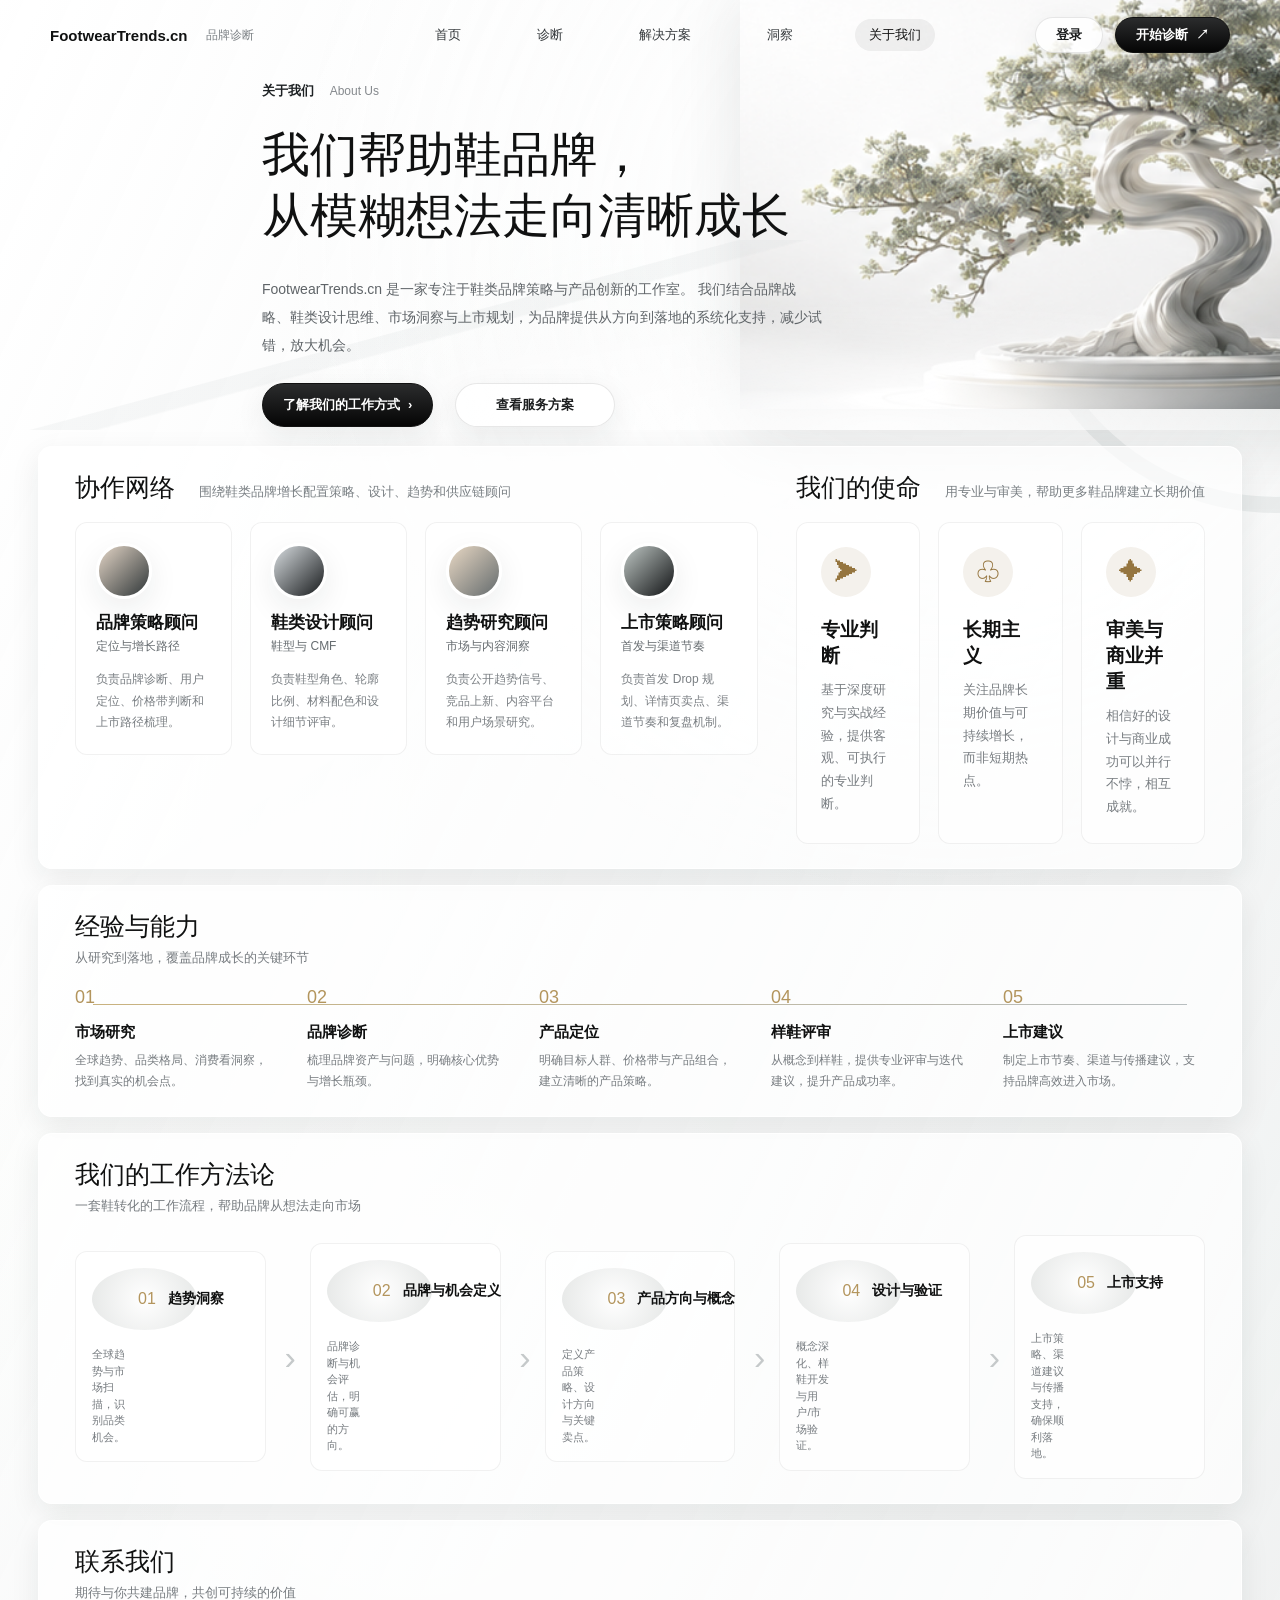
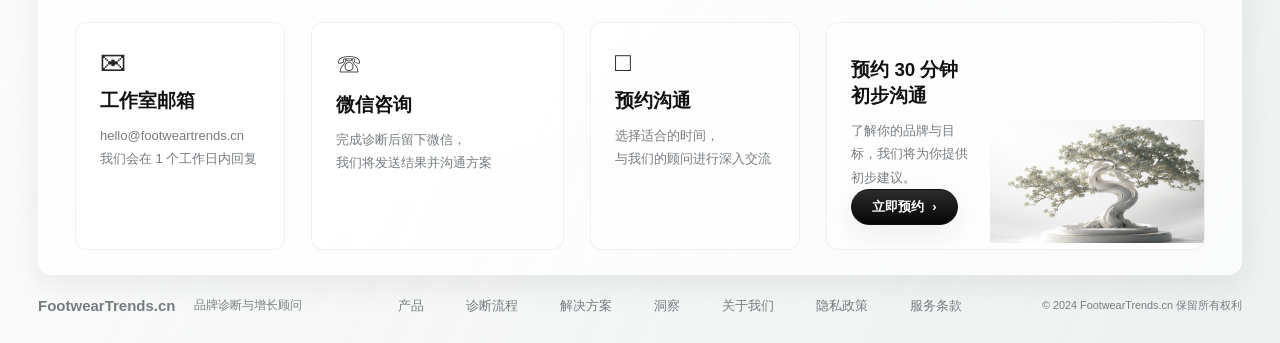
==== commit 5975e915: "Update about.html from Codex" ====
--- a/about.html
+++ b/about.html
@@ -46,21 +46,21 @@
       <section class="about-card-row">
         <div class="team-block">
           <div class="section-title-row compact">
-            <h2>我们的团队</h2>
-            <p>跨领域的专业人士，长期陪伴品牌成长</p>
+            <h2>协作网络</h2>
+            <p>围绕鞋类品牌增长配置策略、设计、趋势和供应链顾问</p>
           </div>
           <div class="team-grid">
             <article class="member-card">
-              <i></i><h3>林 柒</h3><small>品牌策略顾问</small><p>10+ 年品牌战略咨询经验，擅长品牌定位与增长路径设计。</p>
+              <i></i><h3>品牌策略顾问</h3><small>定位与增长路径</small><p>负责品牌诊断、用户定位、价格带判断和上市路径梳理。</p>
             </article>
             <article class="member-card">
-              <i></i><h3>陈 砚</h3><small>鞋类设计总监</small><p>15+ 年鞋类设计经验，专注于产品创新与美学表达。</p>
+              <i></i><h3>鞋类设计顾问</h3><small>鞋型与 CMF</small><p>负责鞋型角色、轮廓比例、材料配色和设计细节评审。</p>
             </article>
             <article class="member-card">
-              <i></i><h3>周 映</h3><small>趋势与市场研究总监</small><p>深度研究用户趋势与消费动向，连接全球趋势与本土市场。</p>
+              <i></i><h3>趋势研究顾问</h3><small>市场与内容洞察</small><p>负责公开趋势信号、竞品上新、内容平台和用户场景研究。</p>
             </article>
             <article class="member-card">
-              <i></i><h3>吴 谦</h3><small>上市策略顾问</small><p>丰富的产品上市与渠道经验，帮助品牌高效进入市场。</p>
+              <i></i><h3>上市策略顾问</h3><small>首发与渠道节奏</small><p>负责首发 Drop 规划、详情页卖点、渠道节奏和复盘机制。</p>
             </article>
           </div>
         </div>
@@ -107,7 +107,7 @@
         <p>期待与你共建品牌，共创可持续的价值</p>
         <div class="contact-grid">
           <article><i>✉</i><h3>工作室邮箱</h3><p>hello@footweartrends.cn<br />我们会在 1 个工作日内回复</p></article>
-          <article><i>☏</i><h3>微信咨询</h3><p>扫码二维码添加顾问微信<br />获取方案与合作资料</p><span class="qr">FT</span></article>
+          <article><i>☏</i><h3>微信咨询</h3><p>完成诊断后留下微信，<br />我们将发送结果并沟通方案</p></article>
           <article><i>□</i><h3>预约沟通</h3><p>选择适合的时间，<br />与我们的顾问进行深入交流</p></article>
           <article class="contact-cta">
             <div><h3>预约 30 分钟初步沟通</h3><p>了解你的品牌与目标，我们将为你提供初步建议。</p><a class="btn btn-dark" href="./solution.html">立即预约 <span>›</span></a></div>
@@ -124,8 +124,8 @@
           <a href="./solution.html">解决方案</a>
           <a href="./insights.html">洞察</a>
           <a href="./about.html">关于我们</a>
-          <a href="#contact">隐私政策</a>
-          <a href="#contact">服务条款</a>
+          <a href="./privacy.html">隐私政策</a>
+          <a href="./terms.html">服务条款</a>
         </nav>
         <small>© 2024 FootwearTrends.cn 保留所有权利</small>
       </footer>
--- a/styles.css
+++ b/styles.css
@@ -3070,6 +3070,10 @@
     padding: 10px 7px 0;
   }
 
+  .about-shell .main-nav {
+    padding: 10px 7px 0;
+  }
+
   .brand {
     display: inline-grid;
     grid-template-columns: 32px 1fr;
@@ -3140,16 +3144,7 @@
   }
 
   .nav-actions {
-    display: block;
-  }
-
-  .nav-actions .btn-light {
     display: none;
-  }
-
-  .nav-actions .btn-dark {
-    width: 100%;
-    min-height: 44px;
   }
 
   .hero-copy h1 {
@@ -3195,8 +3190,14 @@
     padding: 26px 20px;
   }
 
+  .diagnosis-layout {
+    min-height: auto;
+    padding-top: 18px;
+  }
+
+  .growth-axis,
   .tree-stage-visual {
-    min-height: 300px;
+    display: none;
   }
 
   .stage-list {
